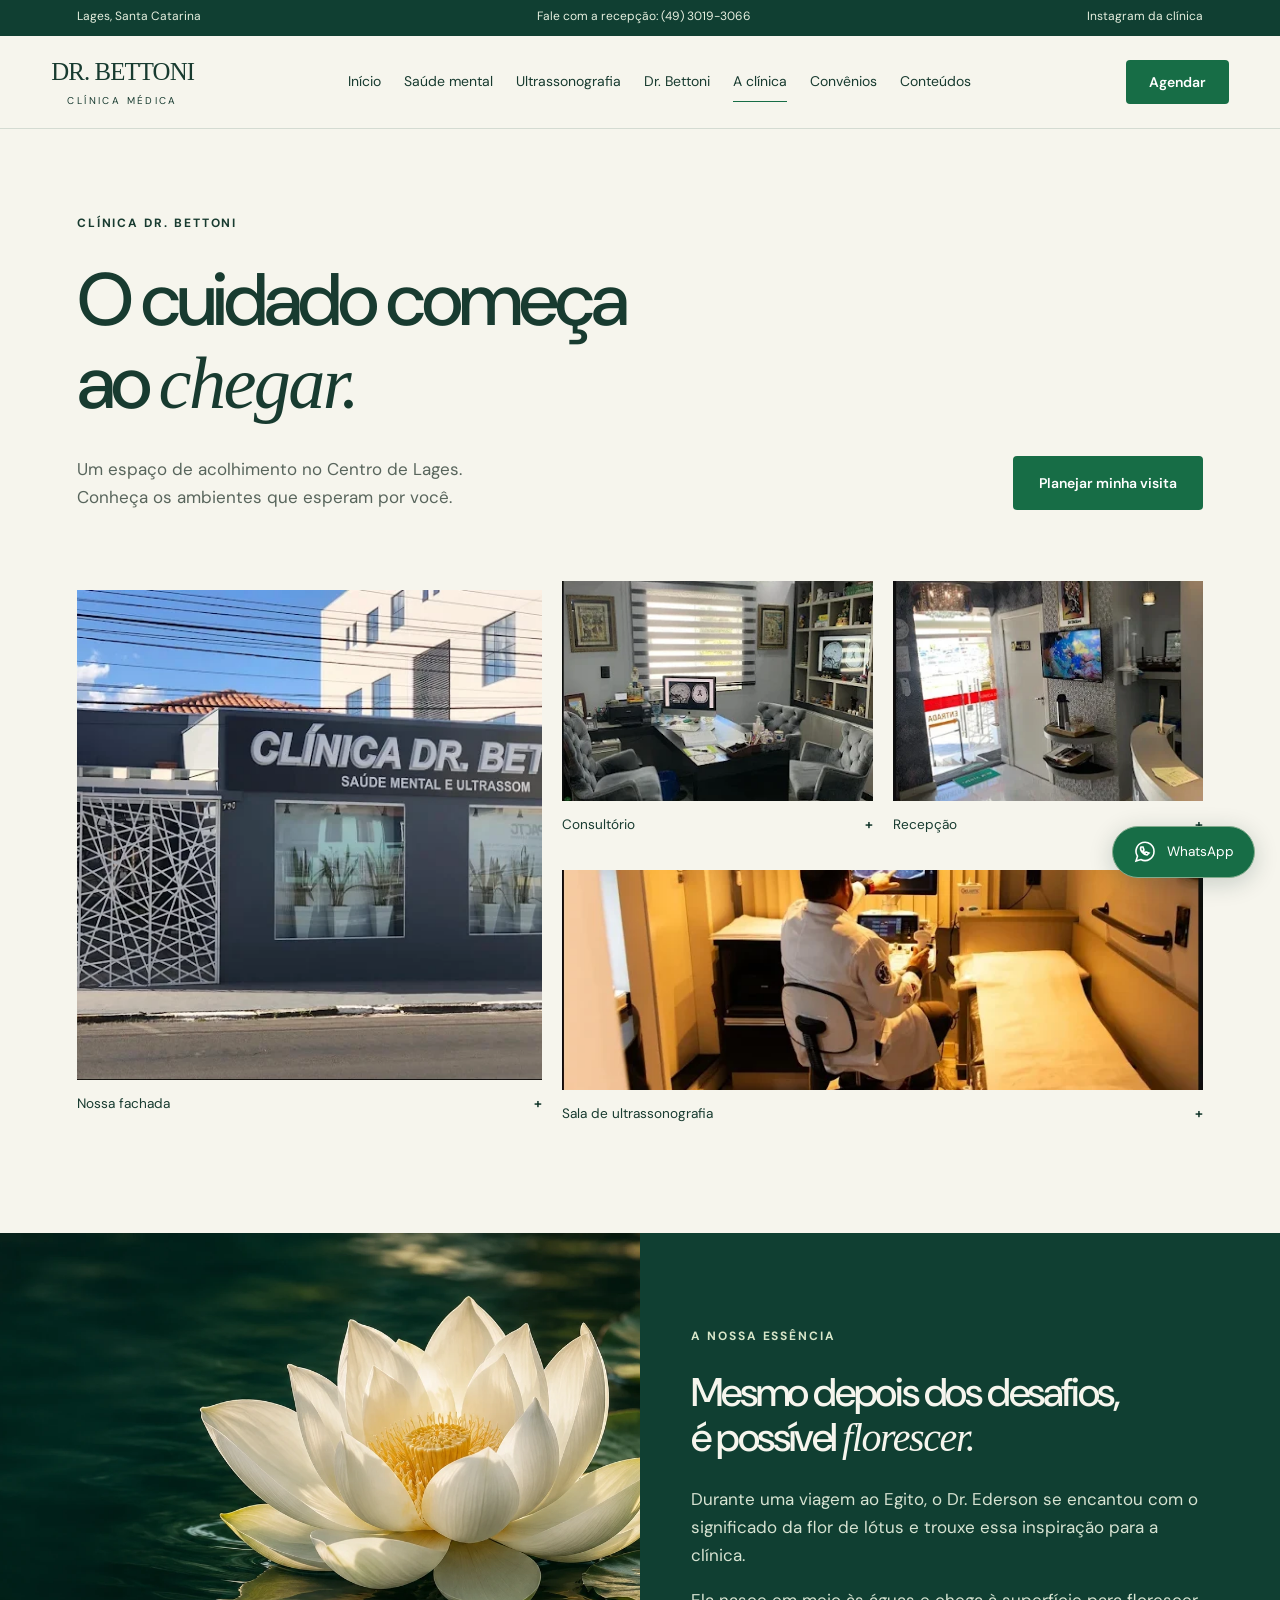
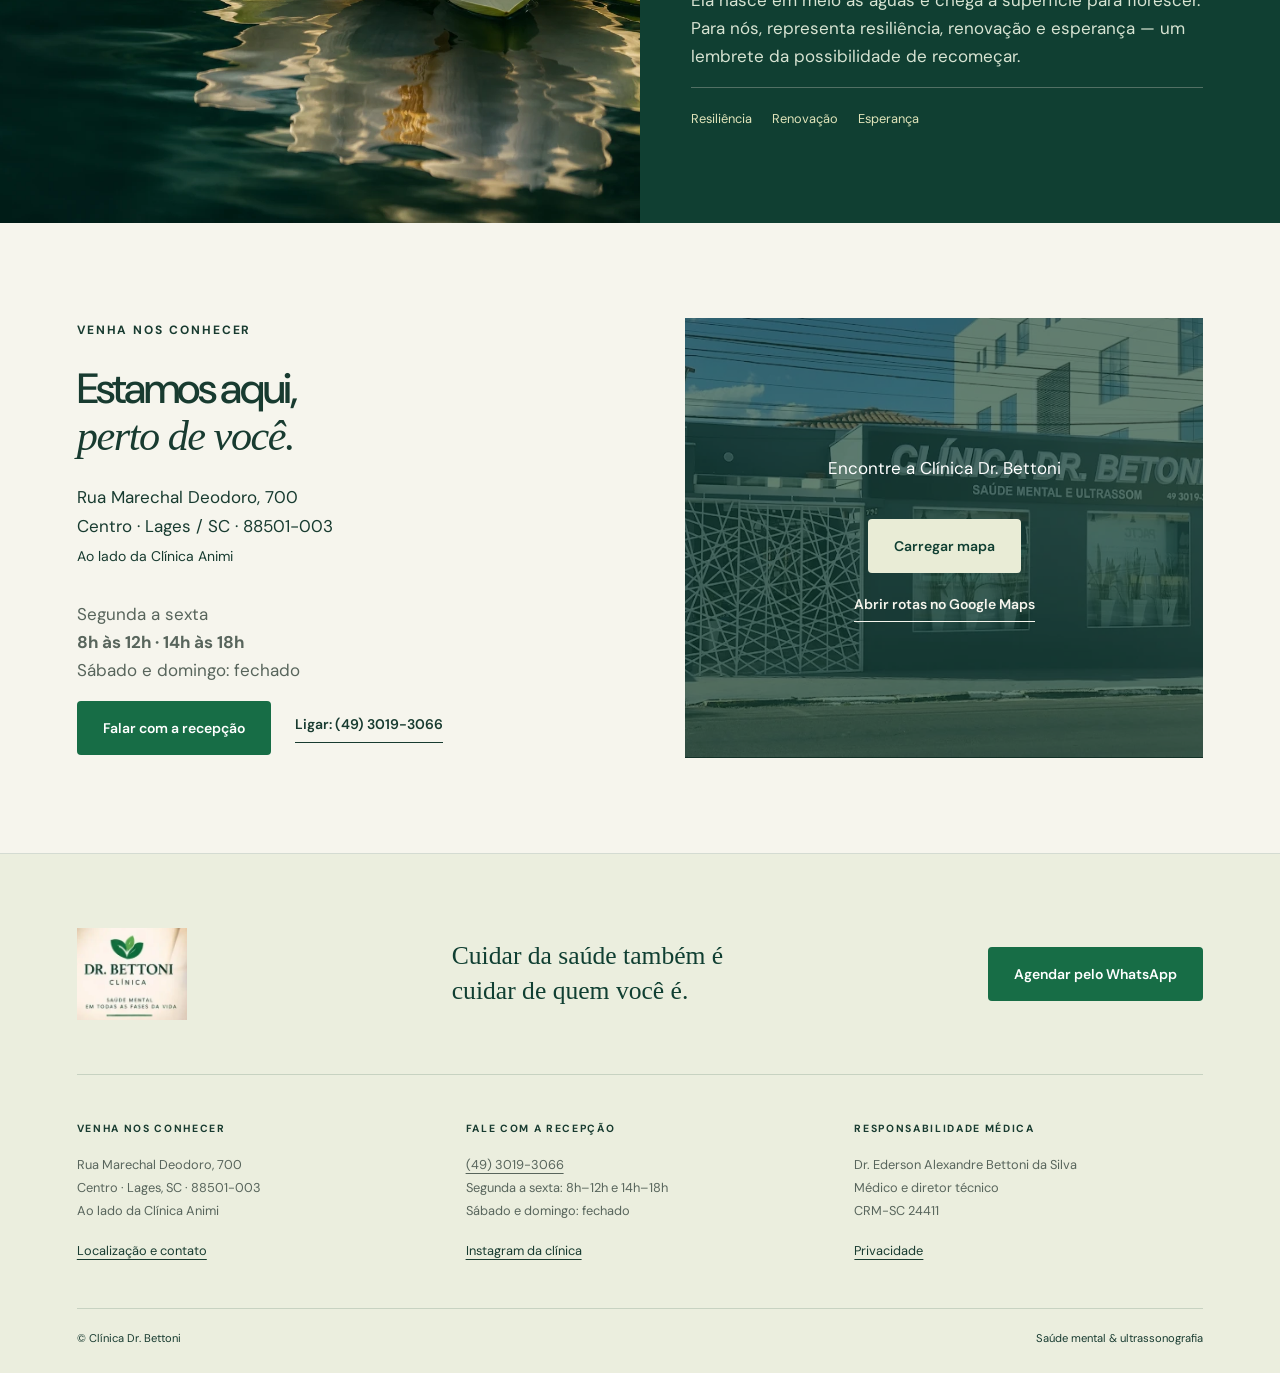
==== clinica.html @ f687f3f8 "Publica site da Clinica Bettoni" ====
<!doctype html><html lang="pt-BR"><head><meta charset="utf-8"><meta name="viewport" content="width=device-width, initial-scale=1"><title>Conheça a clínica | Clínica Dr. Bettoni</title><meta name="description" content="Conheça os ambientes da Clínica Dr. Bettoni, a história da flor de lótus e nossa localização na Rua Marechal Deodoro, 700, Centro de Lages."><meta name="theme-color" content="#103f32"><link rel="icon" href="assets/favicon.png"><link rel="stylesheet" href="site.css"><script src="site.js" defer></script><script type="application/ld+json">{"@context": "https://schema.org", "@type": "MedicalClinic", "name": "Clínica Dr. Bettoni", "telephone": "+55-49-3019-3066", "address": {"@type": "PostalAddress", "streetAddress": "Rua Marechal Deodoro, 700", "addressLocality": "Lages", "addressRegion": "SC", "postalCode": "88501-003", "addressCountry": "BR"}, "sameAs": ["https://www.instagram.com/clinica_bettoni/"], "openingHours": ["Mo-Fr 08:00-12:00", "Mo-Fr 14:00-18:00"]}</script><meta property="og:type" content="website"><meta property="og:locale" content="pt_BR"><meta property="og:title" content="Conheça a clínica | Clínica Dr. Bettoni"><meta property="og:description" content="Conheça os ambientes da Clínica Dr. Bettoni, a história da flor de lótus e nossa localização na Rua Marechal Deodoro, 700, Centro de Lages."></head><body><a class="skip" href="#principal">Ir para o conteúdo</a><div class="topbar"><span>Lages, Santa Catarina</span><a href="tel:+554930193066">Fale com a recepção: (49) 3019-3066</a><a href="https://www.instagram.com/clinica_bettoni/" target="_blank" rel="noopener noreferrer">Instagram da clínica</a></div><header><a href="index.html" class="brand" aria-label="Clínica Dr. Bettoni, início"><b>DR. BETTONI</b><span>CLÍNICA MÉDICA</span></a><nav aria-label="Navegação principal"><a href="index.html" >Início</a><a href="saude-mental.html" >Saúde mental</a><a href="ultrassonografia.html" >Ultrassonografia</a><a href="doutor.html" >Dr. Bettoni</a><a href="clinica.html" aria-current="page">A clínica</a><a href="convenios.html" >Convênios</a><a href="conteudos.html" >Conteúdos</a></nav><a class="button small header-cta" href="https://wa.me/554930193066?text=Ol%C3%A1%21%20Gostaria%20de%20informa%C3%A7%C3%B5es%20sobre%20agendamento%20na%20Cl%C3%ADnica%20Dr.%20Bettoni." target="_blank" rel="noopener noreferrer">Agendar</a><button class="menu-toggle" aria-expanded="false" aria-controls="mobile-nav">Menu <span aria-hidden="true">☰</span></button></header><div id="mobile-nav" hidden><a href="index.html" >Início</a><a href="saude-mental.html" >Saúde mental</a><a href="ultrassonografia.html" >Ultrassonografia</a><a href="doutor.html" >Dr. Bettoni</a><a href="clinica.html" aria-current="page">A clínica</a><a href="convenios.html" >Convênios</a><a href="conteudos.html" >Conteúdos</a><a class="button" href="https://wa.me/554930193066?text=Ol%C3%A1%21%20Gostaria%20de%20informa%C3%A7%C3%B5es%20sobre%20agendamento%20na%20Cl%C3%ADnica%20Dr.%20Bettoni." target="_blank" rel="noopener noreferrer">Agendar pelo WhatsApp</a></div><main id="principal">
<div class="page-heading wrap"><span class="eyebrow">CLÍNICA DR. BETTONI</span><h1>O cuidado começa<br>ao <em>chegar.</em></h1><div class="heading-bottom"><p>Um espaço de acolhimento no Centro de Lages.<br>Conheça os ambientes que esperam por você.</p><a class="button" href="#localizacao">Planejar minha visita</a></div></div><div class="gallery wrap"><button class="gallery-item" data-gallery="assets/fachada.webp" data-caption="Nossa fachada" aria-label="Ampliar: Nossa fachada"><img src="assets/fachada.webp" alt="Nossa fachada" class="" loading="lazy" decoding="async" width="681" height="511"><span>Nossa fachada <b>+</b></span></button><button class="gallery-item" data-gallery="assets/consultorio.webp" data-caption="Consultório" aria-label="Ampliar: Consultório"><img src="assets/consultorio.webp" alt="Consultório" class="" loading="lazy" decoding="async" width="382" height="512"><span>Consultório <b>+</b></span></button><button class="gallery-item" data-gallery="assets/recepcao.webp" data-caption="Recepção" aria-label="Ampliar: Recepção"><img src="assets/recepcao.webp" alt="Recepção" class="" loading="lazy" decoding="async" width="383" height="508"><span>Recepção <b>+</b></span></button><button class="gallery-item" data-gallery="assets/ultrassom.webp" data-caption="Sala de ultrassonografia" aria-label="Ampliar: Sala de ultrassonografia"><img src="assets/ultrassom.webp" alt="Sala de ultrassonografia" class="" loading="lazy" decoding="async" width="687" height="451"><span>Sala de ultrassonografia <b>+</b></span></button></div>
<div class="lotus-story" id="lotus"><div class="lotus-story-image"><img src="assets/lotus.webp" alt="Flor de lótus branca sobre a água" loading="lazy" width="1536" height="1024"></div><div><span class="eyebrow light">A NOSSA ESSÊNCIA</span><h2>Mesmo depois dos desafios,<br>é possível <em>florescer.</em></h2><p>Durante uma viagem ao Egito, o Dr. Ederson se encantou com o significado da flor de lótus e trouxe essa inspiração para a clínica.</p><p>Ela nasce em meio às águas e chega à superfície para florescer. Para nós, representa resiliência, renovação e esperança — um lembrete da possibilidade de recomeçar.</p><div class="lotus-values"><span>Resiliência</span><span>Renovação</span><span>Esperança</span></div></div></div>
<div class="location wrap" id="localizacao"><div><span class="eyebrow">VENHA NOS CONHECER</span><h2>Estamos aqui,<br><em>perto de você.</em></h2><address>Rua Marechal Deodoro, 700<br>Centro · Lages / SC · 88501-003<br><small>Ao lado da Clínica Animi</small></address><p>Segunda a sexta<br><strong>8h às 12h · 14h às 18h</strong><br>Sábado e domingo: fechado</p><div class="actions"><a class="button" href="https://wa.me/554930193066?text=Ol%C3%A1%21%20Gostaria%20de%20informa%C3%A7%C3%B5es%20sobre%20agendamento%20na%20Cl%C3%ADnica%20Dr.%20Bettoni." target="_blank" rel="noopener noreferrer">Falar com a recepção</a><a class="text-link" href="tel:+554930193066">Ligar: (49) 3019-3066</a></div></div><div class="map-shell" data-map><img src="assets/fachada.webp" alt="Fachada da Clínica Dr. Bettoni" loading="lazy" width="681" height="511"><div><p>Encontre a Clínica Dr. Bettoni</p><button class="button cream" id="load-map">Carregar mapa</button><a href="https://www.google.com/maps/search/?api=1&query=Cl%C3%ADnica+Dr.+Bettoni+Rua+Marechal+Deodoro+700+Lages+SC" class="text-link light" target="_blank" rel="noopener noreferrer">Abrir rotas no Google Maps</a></div></div></div></main><footer><div class="footer-top"><img class="footer-logo" src="assets/logo.webp" alt="Logotipo original da Clínica Dr. Bettoni" width="180" height="180" loading="lazy"><a class="brand" href="index.html"><b>DR. BETTONI</b><span>CLÍNICA · LAGES / SC</span></a><p>Cuidar da saúde também é<br>cuidar de quem você é.</p><a class="button" href="https://wa.me/554930193066?text=Ol%C3%A1%21%20Gostaria%20de%20informa%C3%A7%C3%B5es%20sobre%20agendamento%20na%20Cl%C3%ADnica%20Dr.%20Bettoni." target="_blank" rel="noopener noreferrer">Agendar pelo WhatsApp</a></div><div class="footer-grid"><div><span class="eyebrow">Venha nos conhecer</span><p>Rua Marechal Deodoro, 700<br>Centro · Lages, SC · 88501-003<br>Ao lado da Clínica Animi</p><a href="clinica.html#localizacao">Localização e contato</a></div><div><span class="eyebrow">Fale com a recepção</span><p><a href="tel:+554930193066">(49) 3019-3066</a><br>Segunda a sexta: 8h–12h e 14h–18h<br>Sábado e domingo: fechado</p><a href="https://www.instagram.com/clinica_bettoni/" target="_blank" rel="noopener noreferrer">Instagram da clínica</a></div><div><span class="eyebrow">Responsabilidade médica</span><p>Dr. Ederson Alexandre Bettoni da Silva<br>Médico e diretor técnico<br>CRM-SC 24411</p><a href="privacidade.html">Privacidade</a></div></div><div class="footer-bottom"><span>© Clínica Dr. Bettoni</span><span>Saúde mental & ultrassonografia</span></div></footer><a class="floating-wa" href="https://wa.me/554930193066?text=Ol%C3%A1%21%20Gostaria%20de%20falar%20com%20a%20Cl%C3%ADnica%20Dr.%20Bettoni." target="_blank" rel="noopener noreferrer" aria-label="Falar com a Clínica Dr. Bettoni no WhatsApp"><svg viewBox="0 0 24 24" fill="none" stroke="currentColor" stroke-width="1.6" aria-hidden="true"><path d="M21 11.5a9 9 0 0 1-13.2 8L3 21l1.5-4.8A9 9 0 1 1 21 11.5Z"/><path d="M8 7c-2 3 3 8 6 8l2-2-3-1-1 1-2-2 1-1-1-3Z"/></svg><span>WhatsApp</span></a><dialog id="gallery-dialog"><button class="dialog-close" aria-label="Fechar imagem">Fechar ×</button><img alt=""><p></p></dialog></body></html>
---- site.css ----
@import url('https://fonts.googleapis.com/css2?family=DM+Sans:wght@400;500;600;700&display=swap');
:root{--forest:#103f32;--green:#176d46;--bright:#acd691;--ink:#183b30;--cream:#f6f5ed;--paper:#fffefa;--line:#d4dbd2;--muted:#58655c;--gold:#b49a62}*{box-sizing:border-box}html{scroll-behavior:smooth;scroll-padding-top:110px}body{margin:0;background:var(--cream);color:var(--ink);font-family:'DM Sans',Arial,sans-serif;font-size:17px;line-height:1.65}img{display:block;max-width:100%;height:auto}button,input{font:inherit}button,a{-webkit-tap-highlight-color:transparent}a{color:inherit;text-decoration:none}button{cursor:pointer}button:disabled{cursor:default}a:focus-visible,button:focus-visible,input:focus-visible,summary:focus-visible{outline:3px solid #cb8729;outline-offset:5px}h1,h2,h3,p,figure{margin-top:0}h1,h2,h3{font-family:'DM Sans',Arial,sans-serif;font-weight:500;line-height:1.12;letter-spacing:-.055em}h1{font-size:clamp(3.2rem,5.8vw,6.4rem);margin-bottom:30px}h2{font-size:clamp(2rem,3.3vw,3.7rem);margin-bottom:24px}h3{font-size:1.45rem;letter-spacing:-.035em}em{font-family:Georgia,'Times New Roman',serif;font-weight:400;letter-spacing:-.035em}p{color:var(--muted);max-width:62ch}small{font-size:.875rem}.wrap{width:min(1280px,88%);margin-inline:auto}.eyebrow{font-size:.75rem;font-weight:700;letter-spacing:.16em;display:block;margin-bottom:24px;text-transform:uppercase}.eyebrow.light{color:#d8e6c9}.topbar{min-height:36px;padding:7px 6%;display:flex;justify-content:space-between;gap:20px;background:var(--forest);color:#e6efdf;font-size:.75rem}header{position:sticky;top:0;z-index:30;display:flex;align-items:center;justify-content:space-between;gap:22px;background:rgba(246,245,237,.97);border-bottom:1px solid var(--line);padding:22px 4%;backdrop-filter:blur(14px)}.brand{display:inline-flex;flex-direction:column;text-align:center;white-space:nowrap;line-height:1.15}.brand b{font-family:Georgia,serif;font-size:1.55rem;font-weight:500;letter-spacing:-.035em}.brand span{font-size:.62rem;letter-spacing:.24em;margin-top:8px}nav{display:flex;gap:23px;align-items:center}nav a{font-size:.83rem;position:relative;white-space:nowrap}nav a:after{content:'';height:1px;background:var(--green);position:absolute;bottom:-8px;left:0;right:100%;transition:right .25s}nav a:hover:after,nav a[aria-current]:after{right:0}.button{display:inline-flex;align-items:center;justify-content:center;min-height:54px;padding:15px 25px;background:var(--green);color:white;border:1px solid transparent;border-radius:4px;font-size:.875rem;font-weight:600;line-height:1.3;transition:background .2s,transform .2s}.button:hover{background:#0e4f34;transform:translateY(-2px)}.button.small{min-height:42px;padding:12px 22px}.button.cream{background:#e9ecd6;color:var(--forest)}.button.cream:hover{background:#fffefa}.button.outline{background:transparent;border-color:var(--forest);color:var(--forest)}.button.outline:hover{background:#e5ebdf}.actions{display:flex;align-items:center;flex-wrap:wrap;gap:24px}.text-link{display:inline-block;border-bottom:1px solid currentColor;padding-bottom:5px;font-size:.875rem;font-weight:600}.light{color:var(--cream)}.menu-toggle{display:none;background:none;border:0;color:var(--forest)}#mobile-nav{padding:28px 6%;background:var(--cream);border-bottom:1px solid var(--line);position:fixed;z-index:29;top:94px;left:0;right:0;max-height:80vh;overflow:auto}#mobile-nav a{display:block;padding:12px 0;font-size:1.25rem}#mobile-nav .button{padding:16px;margin-top:20px;font-size:1rem}.skip{position:fixed;top:-100px;left:10px;z-index:100;background:white;padding:12px}.skip:focus{top:10px}.hero{position:relative;isolation:isolate;min-height:720px;height:calc(100svh - 133px);max-height:1050px;background:#092c25;overflow:hidden;color:var(--cream)}.hero-art{position:absolute;inset:0;width:100%;height:100%;object-fit:cover;object-position:70% 60%;z-index:-3;animation:bloom 2.8s ease-out both}.hero-shade{position:absolute;inset:0;z-index:-2;background:linear-gradient(90deg,rgba(7,35,28,.85),rgba(7,35,28,.28) 46%,transparent 72%)}.hero-copy{padding:72px 6% 100px;width:65%;animation:enter 1.1s .15s both}.hero h1{font-size:clamp(4rem,6.6vw,7rem);letter-spacing:-.06em;line-height:1.04;margin-bottom:28px}.hero h1 em{color:#d9e3b8}.hero p{color:#d3dfd3;font-size:1.1rem;line-height:1.7;margin-bottom:32px}.hero .button{background:#c8dbac;color:#163f30}.hero .button:hover{background:#e2edcb}.hero-note{position:absolute;bottom:34px;right:6%;text-align:right;display:flex;flex-direction:column;gap:10px}.hero-note span{font-size:.65rem;letter-spacing:.19em;color:#d6dfcd}.hero-note a{font-size:.85rem;text-decoration:underline;text-underline-offset:5px}.hero-side{position:absolute;right:27px;top:34%;writing-mode:vertical-rl;font-size:.6rem;letter-spacing:.2em;color:#d3dece}.pathways{display:grid;grid-template-columns:1fr 1fr;border-bottom:1px solid var(--line)}.pathways>a{padding:42px 12%;display:flex;align-items:center;gap:28px;transition:background .25s}.pathways>a:first-child{border-right:1px solid var(--line)}.pathways>a:hover{background:#e7ecdf}.number{font-family:Georgia,serif;font-size:1.4rem;color:var(--gold)}.pathways small{font-size:.65rem;letter-spacing:.14em}.pathways h2{font-size:1.9rem;margin:10px 0}.pathways p{font-size:.875rem;margin:0}.round-plus{margin-left:auto;border:1px solid #adbcaa;display:grid;place-items:center;flex:0 0 38px;height:38px;border-radius:50%;font-size:1.6rem;font-weight:400}.intro{display:grid;grid-template-columns:.85fr 1.15fr;gap:10%;align-items:center;padding-block:115px}.portrait{position:relative;max-width:480px}.portrait img{width:100%;border-radius:160px 160px 0 0;aspect-ratio:4/5;object-fit:cover;object-position:50% 20%}.portrait>span{display:block;padding:20px 0;border-bottom:1px solid var(--line);font-weight:600}.portrait small{float:right;font-weight:400}.intro-copy h2{font-size:clamp(2.3rem,3.4vw,4rem)}.intro-copy p{margin:30px 0}.small-note{font-size:.8rem;line-height:1.6;color:var(--muted);margin-top:24px}.visit-band{border-top:1px solid var(--line);padding-block:80px 100px;display:grid;grid-template-columns:1.15fr .8fr .85fr;align-items:center;gap:45px}.visit-band h2{font-size:2.4rem}.visit-band p{font-size:.95rem}.visit-photo{position:relative}.visit-photo img{width:100%;height:340px;object-fit:cover}.visit-photo span{position:absolute;bottom:0;left:0;right:0;background:#103f32dc;color:white;padding:14px;font-size:.75rem}.visit-details a{display:flex;justify-content:space-between;border-bottom:1px solid var(--line);padding:20px 0;font-size:.9rem}.instagram-band{padding:65px 8%;background:var(--forest);color:var(--cream);display:flex;align-items:center;justify-content:space-between;gap:40px}.instagram-band h2{margin:0}.instagram-band p{color:#dce6d5}.page-heading{padding-block:85px 70px}.page-heading h1{max-width:1050px}.heading-bottom{display:flex;align-items:center;justify-content:space-between;gap:40px}.heading-bottom p{margin:0}.mental-editorial{display:grid;grid-template-columns:1fr 1fr;gap:8%;padding-bottom:90px}.quote-panel{position:relative;background:var(--forest);min-height:560px;overflow:hidden;color:white;padding:45px;isolation:isolate}.quote-panel img{position:absolute;bottom:0;width:100%;height:65%;object-fit:cover;object-position:75%;left:0;z-index:-1;opacity:.8}.quote-panel blockquote{font-family:Georgia,serif;font-size:2.8rem;line-height:1.2;margin:0 0 15px}.quote-panel p{color:#dce6d5}.steps{margin-top:35px}.steps>div{display:flex;gap:25px;padding:20px 0;border-top:1px solid var(--line);font-size:.95rem}.steps b{font-family:Georgia,serif;color:var(--gold)}.steps strong{display:block;margin-bottom:5px}.faq{padding:50px 0 100px;max-width:900px}.faq details{border-bottom:1px solid var(--line);padding:23px 0}.faq summary{cursor:pointer;list-style:none;display:flex;justify-content:space-between;gap:20px;font-size:1.1rem}.faq summary:after{content:'+';font-size:1.5rem}.faq details[open] summary:after{content:'−'}.faq details p{margin:20px 0 0}.faq a{text-decoration:underline}.split-hero{display:grid;grid-template-columns:1fr 1fr;gap:7%;padding-block:85px;align-items:center}.split-hero figure{margin:0}.split-hero img{height:540px;object-fit:cover;width:100%;border-radius:200px 200px 0 0}.split-hero figcaption{padding-top:15px;font-size:.8rem}.split-hero p{margin:30px 0}.exam-guide{padding:35px 0 80px}.three-columns{display:grid;grid-template-columns:repeat(3,1fr);gap:50px;margin-top:50px}.three-columns article{border-top:1px solid var(--line);padding-top:25px}.three-columns h3{margin-top:25px}.green-callout{background:var(--forest);padding:50px;color:var(--cream);margin-bottom:90px;display:flex;justify-content:space-between;align-items:center;gap:40px}.green-callout h2{font-size:2.2rem}.green-callout p{color:#d6e1cf;margin:0}.doctor-hero{display:grid;grid-template-columns:1.05fr .95fr;gap:8%;padding-block:75px 95px;align-items:center}.doctor-hero blockquote{font-family:Georgia,serif;font-size:1.65rem;line-height:1.5;margin:25px 0}.credential{font-size:.8rem;letter-spacing:.11em}.doctor-photo img{aspect-ratio:4/5;width:100%;object-fit:cover;object-position:center top;border-radius:180px 180px 0 0}.doctor-photo span{display:block;text-align:center;font-size:.8rem;padding-top:16px}.video-story{border-top:1px solid var(--line);border-bottom:1px solid var(--line);padding-block:70px;display:grid;grid-template-columns:1.2fr .8fr;gap:12%;align-items:center}.video-story video{width:100%;max-height:570px;background:#103f32;aspect-ratio:9/16;object-fit:contain}.formation{padding-block:95px;display:grid;grid-template-columns:.9fr 1.1fr;gap:8%}.formation ol{list-style:none;padding:0;margin:0}.formation li{display:flex;gap:28px;border-bottom:1px solid var(--line);padding:22px 0}.formation li>span{font-family:Georgia,serif;color:#897544;font-size:1.4rem}.formation h3{font-size:1.15rem;margin-bottom:8px;line-height:1.4;letter-spacing:-.025em}.formation p{font-size:.9rem;margin-bottom:0}.gallery{display:grid;grid-template-columns:1.5fr 1fr 1fr;gap:20px;padding-bottom:95px}.gallery-item{padding:0;background:transparent;border:0;text-align:left;color:var(--ink);min-width:0}.gallery-item:first-child{grid-row:span 2}.gallery-item:last-child{grid-column:span 2}.gallery-item img{width:100%;height:220px;object-fit:cover;transition:filter .3s}.gallery-item:first-child img{height:490px}.gallery-item:hover img{filter:brightness(.92)}.gallery-item span{display:flex;justify-content:space-between;padding:13px 0;font-size:.85rem}.lotus-story{display:grid;grid-template-columns:1fr 1fr;background:var(--forest);color:var(--cream);align-items:center}.lotus-story-image{height:590px;overflow:hidden}.lotus-story-image img{width:100%;height:100%;object-fit:cover;object-position:78%}.lotus-story>div:last-child{padding:55px 12% 55px 8%}.lotus-story h2{font-size:2.5rem}.lotus-story p{color:#d7e3d2}.lotus-values{display:flex;gap:20px;flex-wrap:wrap;font-size:.8rem;color:#e1e5bb;border-top:1px solid #527064;padding-top:20px}.location{padding-block:95px;display:grid;grid-template-columns:1fr 1fr;gap:8%;align-items:center}.location address{font-style:normal;line-height:1.7;margin-bottom:30px}.map-shell{position:relative;min-height:440px;background:var(--forest);color:white;overflow:hidden}.map-shell>img{position:absolute;inset:0;width:100%;height:100%;object-fit:cover;opacity:.35}.map-shell>div{position:relative;display:flex;flex-direction:column;align-items:center;gap:20px;min-height:440px;justify-content:center;padding:20px}.map-shell p{color:white}.map-shell iframe{height:440px;width:100%;border:0;display:block}.map-shell.loaded{background:white}.map-shell.loaded>div{min-height:0;padding:15px}.map-shell.loaded>div a{color:var(--forest)}.plans{padding-bottom:100px}.plans label{display:block;font-size:.9rem;margin-bottom:12px}.plans input{width:min(100%,650px);padding:17px 20px;background:var(--paper);border:1px solid #9cae9e;border-radius:4px;color:var(--forest)}#plan-count{font-size:.85rem;margin:18px 0 30px}.plan-list{display:grid;grid-template-columns:repeat(3,1fr);gap:0 35px}.plan{padding:27px 0;border-top:1px solid var(--line)}.plan h2{font-size:1.3rem;letter-spacing:-.025em;margin-bottom:10px}.plan p{font-size:.85rem;margin-bottom:14px}.plan-link{font-size:.85rem;text-decoration:underline;text-underline-offset:4px}.editorial-grid{display:grid;grid-template-columns:repeat(3,1fr);gap:35px;padding-bottom:100px}.post img{width:100%;aspect-ratio:4/5;object-fit:contain;background:#e9e7de;margin-bottom:30px;transition:transform .3s}.post:hover img{transform:translateY(-5px)}.post .eyebrow{margin-bottom:14px}.post h2{font-size:1.6rem;line-height:1.25}.post p{font-size:.95rem}.personal-project{display:grid;grid-template-columns:.8fr 1.2fr;gap:8%;padding-block:60px 100px;border-top:1px solid var(--line);align-items:center}.personal-image img{width:100%;border-radius:180px 180px 0 0}.mentorship{border-top:1px solid var(--line);padding-top:24px;margin-top:30px}.mentorship .eyebrow{margin-bottom:15px}.privacy{max-width:850px;padding-block:80px 100px}.privacy h2{font-size:1.6rem;letter-spacing:-.03em;margin-top:35px}.privacy h1{font-size:4rem}footer{padding:65px 6% 25px;border-top:1px solid var(--line);background:#ebeede}.footer-top{display:flex;justify-content:space-between;align-items:center;gap:35px;padding-bottom:45px;border-bottom:1px solid #c7d2c1}.footer-top p{font-family:Georgia,serif;font-size:1.6rem;color:var(--forest);line-height:1.35;margin:0}.footer-grid{padding:45px 0;display:grid;grid-template-columns:1fr 1fr 1fr;gap:40px}.footer-grid .eyebrow{font-size:.65rem;margin-bottom:16px}.footer-grid p,.footer-grid a{font-size:.8rem;line-height:1.8}.footer-grid a{text-decoration:underline;text-underline-offset:4px}.footer-bottom{display:flex;justify-content:space-between;border-top:1px solid #c7d2c1;padding-top:20px;font-size:.7rem}.floating-wa{position:fixed;bottom:22px;right:25px;background:#176d46;color:white;z-index:35;border:1px solid #82ac8d;border-radius:50px;display:flex;align-items:center;gap:10px;padding:13px 20px;box-shadow:0 5px 25px #092e2633;font-size:.85rem}.floating-wa svg{width:24px;height:24px}dialog{max-width:90vw;max-height:90vh;border:0;padding:35px 22px 15px;background:var(--paper);color:var(--ink)}dialog::backdrop{background:#092b25e8}dialog img{max-height:70vh;width:auto;margin:auto}dialog p{margin:15px 0 0}.dialog-close{display:block;margin:0 0 15px auto;background:transparent;border:0;padding:8px;color:var(--forest)}[hidden]{display:none!important}@keyframes bloom{from{transform:scale(1.065);filter:brightness(.7)}to{transform:scale(1);filter:brightness(1)}}@keyframes enter{from{transform:translateY(20px);opacity:0}to{transform:translateY(0);opacity:1}}.revealed{animation:enter .7s both}@media(min-width:1700px){header{padding-inline:6%}.hero-copy{padding-top:100px}}@media(max-width:1200px){nav{gap:14px}nav a{font-size:.75rem}header{gap:14px}.brand b{font-size:1.3rem}.header-cta{padding:10px 14px!important}.hero-copy{width:70%}.visit-band{grid-template-columns:1fr 1fr}.visit-details{grid-column:span 2;display:flex;gap:35px;align-items:center}.visit-details a{flex:1}.visit-details .eyebrow{margin:0}.pathways>a{padding:35px 8%}}@media(max-width:1000px){nav,.header-cta{display:none!important}.menu-toggle{display:block}header{padding:20px 6%;height:85px}.topbar{font-size:.7rem}.topbar>span{display:none}#mobile-nav{top:121px}.hero{height:auto;min-height:750px}.hero-copy{width:80%;padding-top:80px}.hero-shade{background:linear-gradient(90deg,#092d26dc,#092d2655)}.hero-art{object-position:70%}.pathways>a{gap:18px;padding:35px 8%}.pathways h2{font-size:1.5rem}.pathways p{font-size:.8rem}.pathways .number{display:none}.intro{gap:7%;padding-block:80px}.portrait small{float:none;display:block}.split-hero img{height:440px}.three-columns{gap:25px}.doctor-hero{gap:5%}.doctor-hero h1{font-size:4rem}.doctor-hero blockquote{font-size:1.3rem}.gallery{grid-template-columns:1fr 1fr}.gallery-item:first-child{grid-row:auto}.gallery-item:last-child{grid-column:auto}.gallery-item img,.gallery-item:first-child img{height:300px}.lotus-story>div:last-child{padding:40px 9%}.lotus-story h2{font-size:2rem}.plan-list{grid-template-columns:repeat(2,1fr)}.location{gap:5%}.footer-grid{gap:20px}}@media(max-width:700px){body{font-size:16px}.wrap{width:88%}.topbar{min-height:32px;padding-block:6px}.topbar>a:first-of-type{font-size:.65rem}.topbar>a:last-child{font-size:.65rem}header{height:76px;padding-block:16px}.brand b{font-size:1.35rem}.brand span{font-size:.56rem}#mobile-nav{top:108px}h1{font-size:3.25rem}h2{font-size:2.2rem}.eyebrow{font-size:.65rem;letter-spacing:.13em}.hero{min-height:830px;max-height:none}.hero-art{height:100%;object-position:66% center;opacity:.9}.hero-shade{background:linear-gradient(180deg,#082b25eb 0%,#082b25b3 45%,transparent 75%,#082b2566)}.hero-copy{padding:55px 6% 0;width:100%}.hero h1{font-size:3.9rem;line-height:1.06}.hero p{font-size:1rem}.hero .actions{gap:22px;align-items:flex-start}.hero-note{bottom:27px;left:6%;right:6%;text-align:left}.hero-note span{font-size:.57rem}.hero-side{display:none}.pathways{grid-template-columns:1fr}.pathways>a{padding:28px 6%;border-bottom:1px solid var(--line)}.pathways>a:first-child{border-right:0}.pathways h2{font-size:1.6rem}.pathways p{font-size:.9rem}.intro{display:flex;flex-direction:column;gap:40px;padding-block:60px}.portrait{width:100%;max-width:380px}.portrait img{aspect-ratio:4/4.7}.portrait small{float:right;display:inline}.intro-copy h2{font-size:2.4rem}.visit-band{padding-block:55px;gap:30px;grid-template-columns:1fr}.visit-band h2{font-size:2.4rem}.visit-photo{max-width:none}.visit-photo img{height:390px;object-position:center 40%}.visit-details{display:block;grid-column:auto}.visit-details .eyebrow{margin:20px 0}.instagram-band{display:block;padding:50px 6%}.instagram-band h2{font-size:2.4rem;margin-bottom:25px}.page-heading{padding-block:55px 40px}.heading-bottom{display:block}.heading-bottom .button{margin-top:25px}.heading-bottom p br{display:none}.mental-editorial{grid-template-columns:1fr;gap:40px;padding-bottom:40px}.quote-panel{min-height:420px;padding:30px}.quote-panel blockquote{font-size:2.2rem}.faq{padding-block:35px 60px}.faq summary{font-size:1rem}.split-hero{grid-template-columns:1fr;gap:40px;padding-block:55px}.split-hero img{height:390px;border-radius:140px 140px 0 0}.three-columns{grid-template-columns:1fr;gap:15px;margin-top:30px}.three-columns article{padding-top:20px}.three-columns h3{margin-top:15px}.exam-guide{padding-block:20px 40px}.green-callout{padding:30px;display:block;margin-bottom:60px}.green-callout h2{font-size:1.8rem}.green-callout .button{margin-top:25px}.doctor-hero{grid-template-columns:1fr;padding-block:55px;gap:35px}.doctor-hero h1{font-size:3.7rem}.doctor-hero blockquote{font-size:1.4rem}.doctor-photo{max-width:420px}.video-story{grid-template-columns:1fr;gap:30px;padding-block:50px}.video-story video{max-height:550px;width:100%;max-width:340px;justify-self:center}.formation{grid-template-columns:1fr;padding-block:55px;gap:25px}.formation h2{margin-bottom:20px}.formation li{gap:20px}.formation li>span{font-size:1.2rem}.formation h3{font-size:1.05rem}.gallery{gap:18px;grid-template-columns:1fr 1fr;padding-bottom:50px}.gallery-item:first-child,.gallery-item:last-child{grid-column:span 2}.gallery-item img{height:240px}.gallery-item:first-child img{height:260px}.gallery-item:last-child img{height:250px}.gallery-item span{font-size:.75rem}.lotus-story{grid-template-columns:1fr}.lotus-story-image{height:320px}.lotus-story>div:last-child{padding:35px 6% 45px}.location{grid-template-columns:1fr;padding-block:55px;gap:40px}.map-shell,.map-shell>div{min-height:350px}.map-shell iframe{height:350px}.plans{padding-bottom:60px}.plan-list{grid-template-columns:1fr}.plan{position:relative;padding-right:0}.plan h2{font-size:1.3rem}.editorial-grid{grid-template-columns:1fr;gap:40px;padding-bottom:55px}.post img{max-height:450px;object-fit:contain;margin-bottom:22px}.post h2{font-size:1.8rem}.personal-project{grid-template-columns:1fr;gap:35px;padding-block:40px 60px}.personal-image{max-width:340px;margin:auto}.privacy{padding-block:55px}.privacy h1{font-size:3.3rem}.footer-top{flex-direction:column;align-items:flex-start;gap:25px}.footer-top .brand{text-align:left}.footer-top p{font-size:1.4rem}.footer-grid{grid-template-columns:1fr;gap:25px}.footer-grid p,.footer-grid a{font-size:.875rem}.footer-bottom{flex-direction:column;gap:10px;padding-bottom:55px}.floating-wa{padding:13px;right:16px;bottom:16px}.floating-wa span{display:none}footer{padding-top:45px}.actions{gap:20px}.hero .text-link{font-size:.8rem}}@media(prefers-reduced-motion:reduce){html{scroll-behavior:auto}*,*:before,*:after{animation:none!important;transition:none!important}.hero-art{transform:none}}

.footer-logo{width:110px;height:110px;object-fit:contain;border-radius:4px}.footer-top>.brand{display:none}nav a{font-size:.875rem}.floating-wa{bottom:max(22px,env(safe-area-inset-bottom))}@media(max-width:1200px){nav{gap:14px}nav a{font-size:.875rem}}@media(min-width:1001px) and (max-width:1200px){header{gap:12px;padding-inline:2%}.brand b{font-size:1.2rem}.brand span{letter-spacing:.12em}nav{gap:12px}.header-cta{padding:10px!important}}
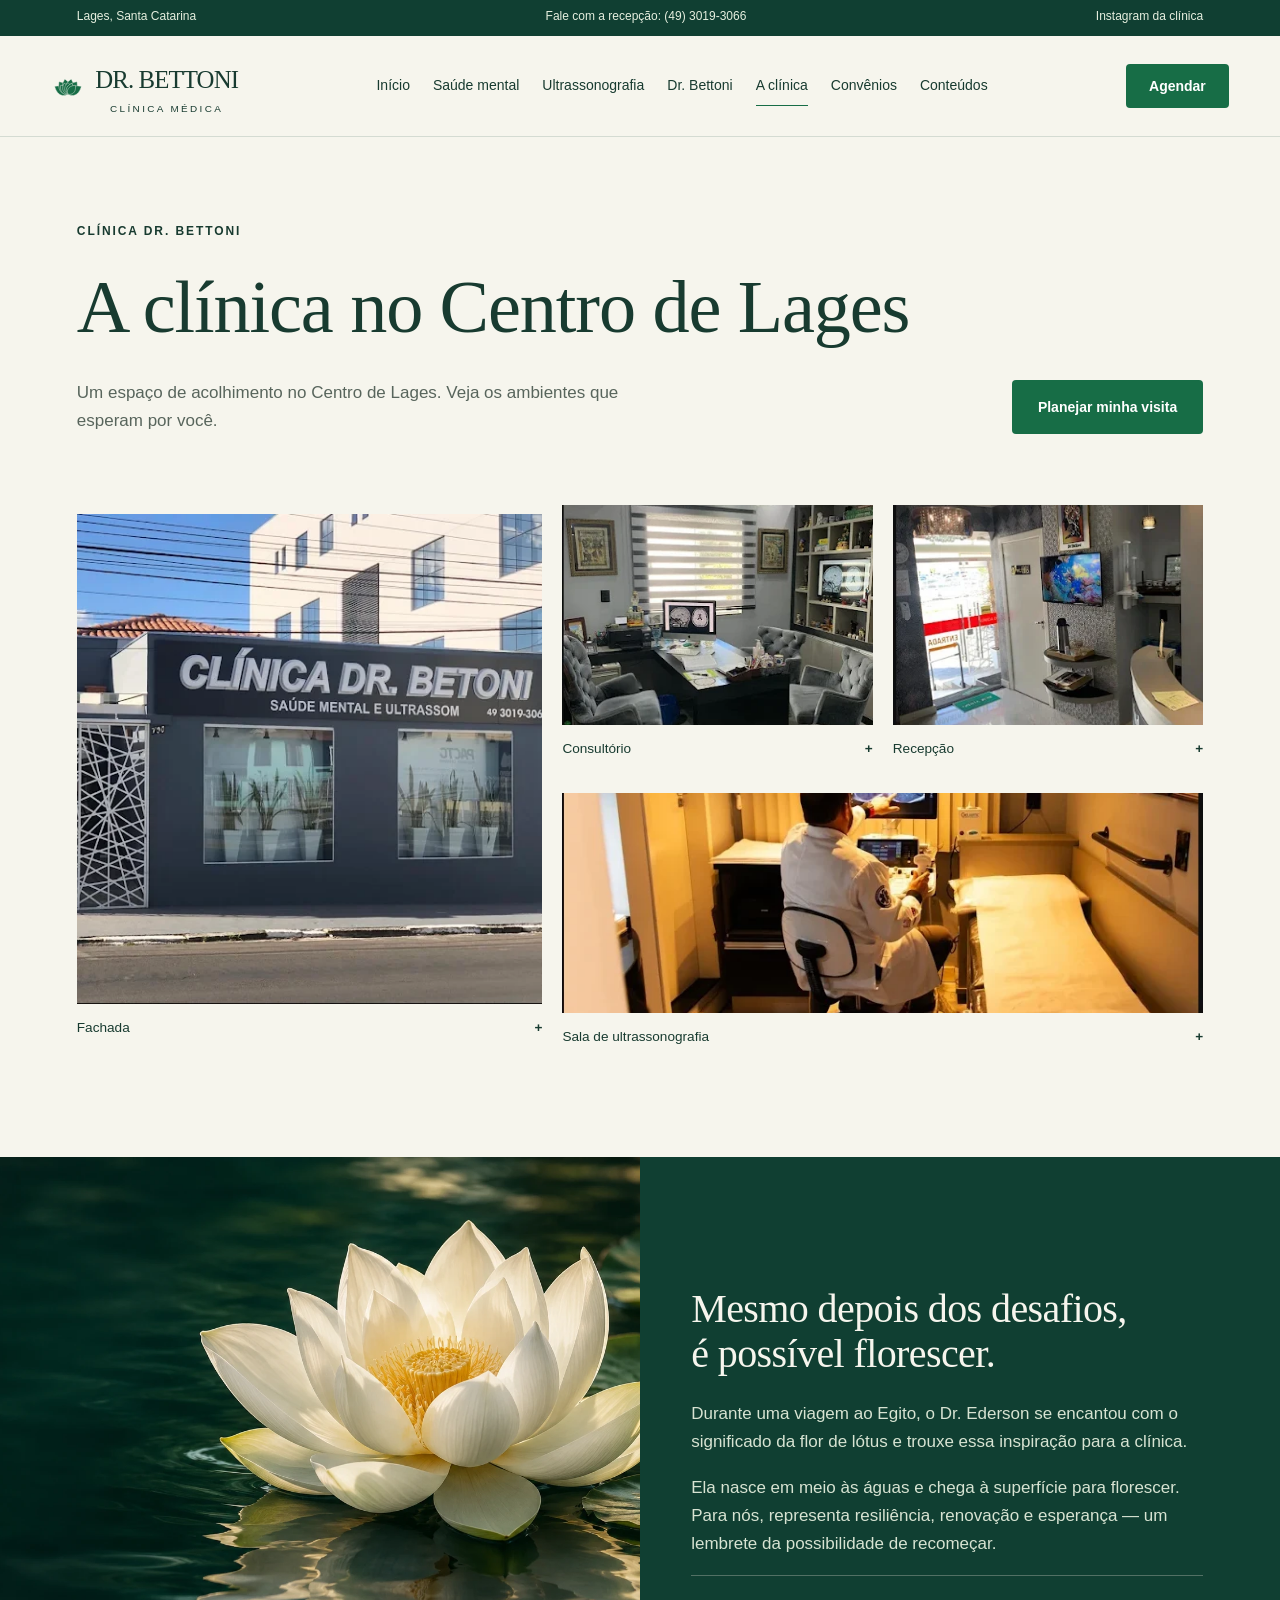
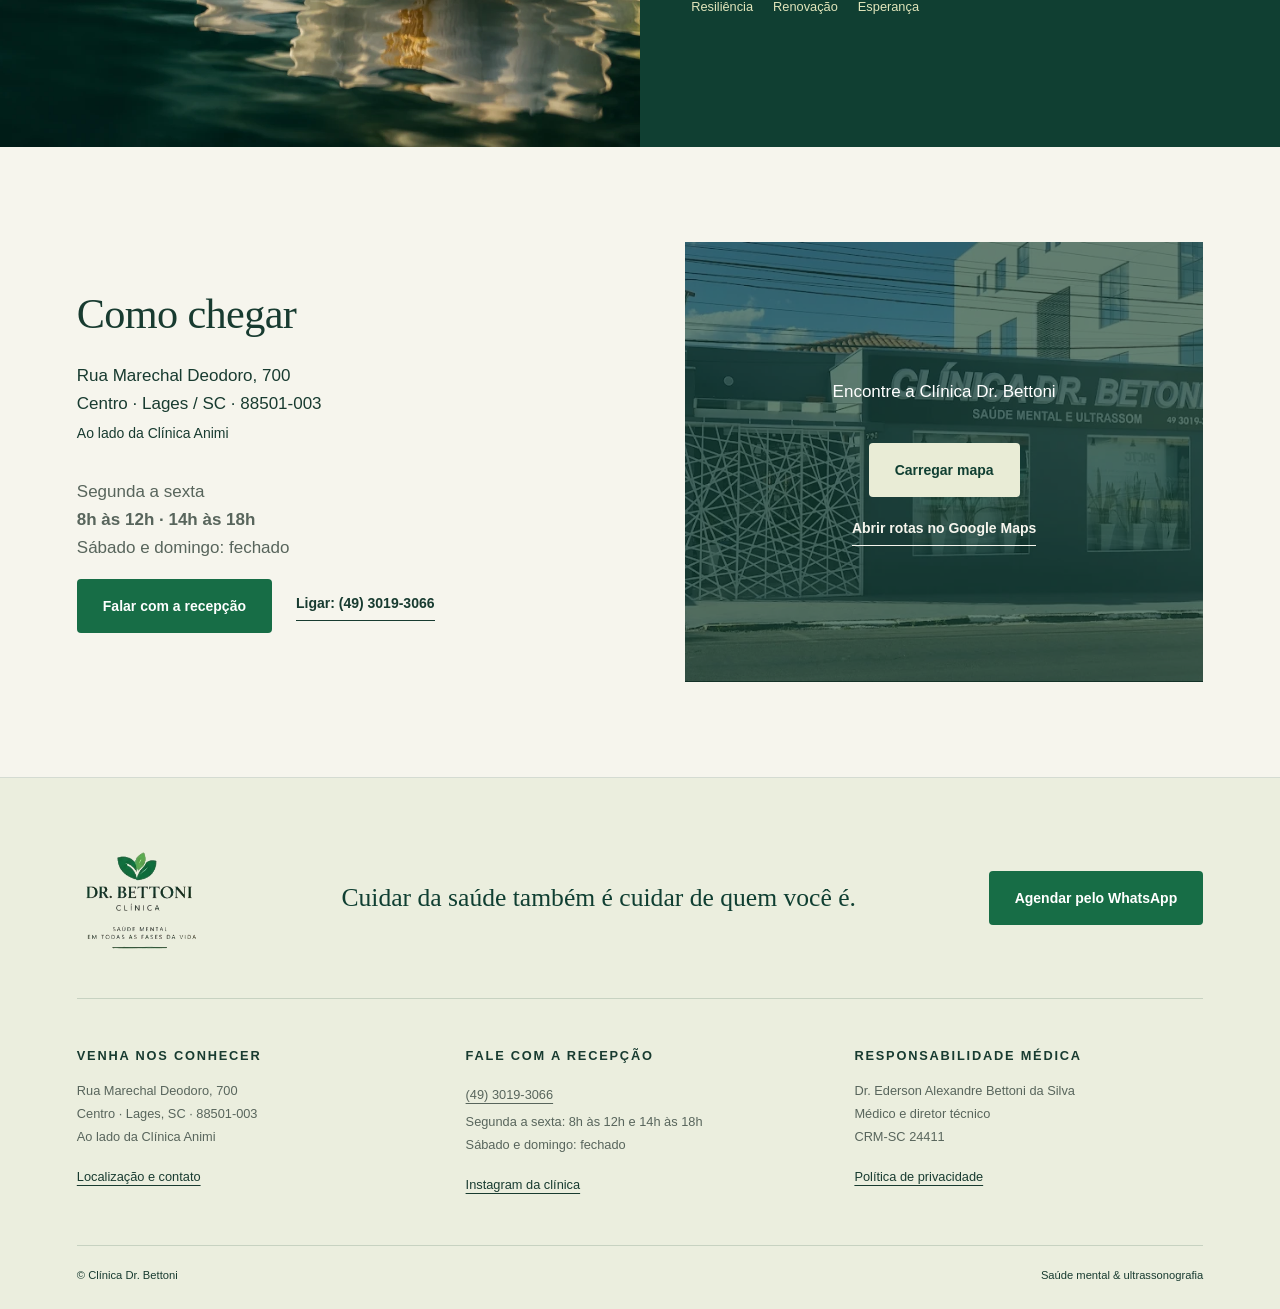
==== commit 506f471c: "feat: tela de entrada com a lotus, revisao de conteudo, GEO e acessibilidade - abertura animada some" ====
--- a/clinica.html
+++ b/clinica.html
@@ -1,4 +1,5 @@
-<!doctype html><html lang="pt-BR"><head><meta charset="utf-8"><meta name="viewport" content="width=device-width, initial-scale=1"><title>Conheça a clínica | Clínica Dr. Bettoni</title><meta name="description" content="Conheça os ambientes da Clínica Dr. Bettoni, a história da flor de lótus e nossa localização na Rua Marechal Deodoro, 700, Centro de Lages."><meta name="theme-color" content="#103f32"><link rel="icon" href="assets/favicon.png"><link rel="stylesheet" href="site.css"><script src="site.js" defer></script><script type="application/ld+json">{"@context": "https://schema.org", "@type": "MedicalClinic", "name": "Clínica Dr. Bettoni", "telephone": "+55-49-3019-3066", "address": {"@type": "PostalAddress", "streetAddress": "Rua Marechal Deodoro, 700", "addressLocality": "Lages", "addressRegion": "SC", "postalCode": "88501-003", "addressCountry": "BR"}, "sameAs": ["https://www.instagram.com/clinica_bettoni/"], "openingHours": ["Mo-Fr 08:00-12:00", "Mo-Fr 14:00-18:00"]}</script><meta property="og:type" content="website"><meta property="og:locale" content="pt_BR"><meta property="og:title" content="Conheça a clínica | Clínica Dr. Bettoni"><meta property="og:description" content="Conheça os ambientes da Clínica Dr. Bettoni, a história da flor de lótus e nossa localização na Rua Marechal Deodoro, 700, Centro de Lages."></head><body><a class="skip" href="#principal">Ir para o conteúdo</a><div class="topbar"><span>Lages, Santa Catarina</span><a href="tel:+554930193066">Fale com a recepção: (49) 3019-3066</a><a href="https://www.instagram.com/clinica_bettoni/" target="_blank" rel="noopener noreferrer">Instagram da clínica</a></div><header><a href="index.html" class="brand" aria-label="Clínica Dr. Bettoni, início"><b>DR. BETTONI</b><span>CLÍNICA MÉDICA</span></a><nav aria-label="Navegação principal"><a href="index.html" >Início</a><a href="saude-mental.html" >Saúde mental</a><a href="ultrassonografia.html" >Ultrassonografia</a><a href="doutor.html" >Dr. Bettoni</a><a href="clinica.html" aria-current="page">A clínica</a><a href="convenios.html" >Convênios</a><a href="conteudos.html" >Conteúdos</a></nav><a class="button small header-cta" href="https://wa.me/554930193066?text=Ol%C3%A1%21%20Gostaria%20de%20informa%C3%A7%C3%B5es%20sobre%20agendamento%20na%20Cl%C3%ADnica%20Dr.%20Bettoni." target="_blank" rel="noopener noreferrer">Agendar</a><button class="menu-toggle" aria-expanded="false" aria-controls="mobile-nav">Menu <span aria-hidden="true">☰</span></button></header><div id="mobile-nav" hidden><a href="index.html" >Início</a><a href="saude-mental.html" >Saúde mental</a><a href="ultrassonografia.html" >Ultrassonografia</a><a href="doutor.html" >Dr. Bettoni</a><a href="clinica.html" aria-current="page">A clínica</a><a href="convenios.html" >Convênios</a><a href="conteudos.html" >Conteúdos</a><a class="button" href="https://wa.me/554930193066?text=Ol%C3%A1%21%20Gostaria%20de%20informa%C3%A7%C3%B5es%20sobre%20agendamento%20na%20Cl%C3%ADnica%20Dr.%20Bettoni." target="_blank" rel="noopener noreferrer">Agendar pelo WhatsApp</a></div><main id="principal">
-<div class="page-heading wrap"><span class="eyebrow">CLÍNICA DR. BETTONI</span><h1>O cuidado começa<br>ao <em>chegar.</em></h1><div class="heading-bottom"><p>Um espaço de acolhimento no Centro de Lages.<br>Conheça os ambientes que esperam por você.</p><a class="button" href="#localizacao">Planejar minha visita</a></div></div><div class="gallery wrap"><button class="gallery-item" data-gallery="assets/fachada.webp" data-caption="Nossa fachada" aria-label="Ampliar: Nossa fachada"><img src="assets/fachada.webp" alt="Nossa fachada" class="" loading="lazy" decoding="async" width="681" height="511"><span>Nossa fachada <b>+</b></span></button><button class="gallery-item" data-gallery="assets/consultorio.webp" data-caption="Consultório" aria-label="Ampliar: Consultório"><img src="assets/consultorio.webp" alt="Consultório" class="" loading="lazy" decoding="async" width="382" height="512"><span>Consultório <b>+</b></span></button><button class="gallery-item" data-gallery="assets/recepcao.webp" data-caption="Recepção" aria-label="Ampliar: Recepção"><img src="assets/recepcao.webp" alt="Recepção" class="" loading="lazy" decoding="async" width="383" height="508"><span>Recepção <b>+</b></span></button><button class="gallery-item" data-gallery="assets/ultrassom.webp" data-caption="Sala de ultrassonografia" aria-label="Ampliar: Sala de ultrassonografia"><img src="assets/ultrassom.webp" alt="Sala de ultrassonografia" class="" loading="lazy" decoding="async" width="687" height="451"><span>Sala de ultrassonografia <b>+</b></span></button></div>
-<div class="lotus-story" id="lotus"><div class="lotus-story-image"><img src="assets/lotus.webp" alt="Flor de lótus branca sobre a água" loading="lazy" width="1536" height="1024"></div><div><span class="eyebrow light">A NOSSA ESSÊNCIA</span><h2>Mesmo depois dos desafios,<br>é possível <em>florescer.</em></h2><p>Durante uma viagem ao Egito, o Dr. Ederson se encantou com o significado da flor de lótus e trouxe essa inspiração para a clínica.</p><p>Ela nasce em meio às águas e chega à superfície para florescer. Para nós, representa resiliência, renovação e esperança — um lembrete da possibilidade de recomeçar.</p><div class="lotus-values"><span>Resiliência</span><span>Renovação</span><span>Esperança</span></div></div></div>
-<div class="location wrap" id="localizacao"><div><span class="eyebrow">VENHA NOS CONHECER</span><h2>Estamos aqui,<br><em>perto de você.</em></h2><address>Rua Marechal Deodoro, 700<br>Centro · Lages / SC · 88501-003<br><small>Ao lado da Clínica Animi</small></address><p>Segunda a sexta<br><strong>8h às 12h · 14h às 18h</strong><br>Sábado e domingo: fechado</p><div class="actions"><a class="button" href="https://wa.me/554930193066?text=Ol%C3%A1%21%20Gostaria%20de%20informa%C3%A7%C3%B5es%20sobre%20agendamento%20na%20Cl%C3%ADnica%20Dr.%20Bettoni." target="_blank" rel="noopener noreferrer">Falar com a recepção</a><a class="text-link" href="tel:+554930193066">Ligar: (49) 3019-3066</a></div></div><div class="map-shell" data-map><img src="assets/fachada.webp" alt="Fachada da Clínica Dr. Bettoni" loading="lazy" width="681" height="511"><div><p>Encontre a Clínica Dr. Bettoni</p><button class="button cream" id="load-map">Carregar mapa</button><a href="https://www.google.com/maps/search/?api=1&query=Cl%C3%ADnica+Dr.+Bettoni+Rua+Marechal+Deodoro+700+Lages+SC" class="text-link light" target="_blank" rel="noopener noreferrer">Abrir rotas no Google Maps</a></div></div></div></main><footer><div class="footer-top"><img class="footer-logo" src="assets/logo.webp" alt="Logotipo original da Clínica Dr. Bettoni" width="180" height="180" loading="lazy"><a class="brand" href="index.html"><b>DR. BETTONI</b><span>CLÍNICA · LAGES / SC</span></a><p>Cuidar da saúde também é<br>cuidar de quem você é.</p><a class="button" href="https://wa.me/554930193066?text=Ol%C3%A1%21%20Gostaria%20de%20informa%C3%A7%C3%B5es%20sobre%20agendamento%20na%20Cl%C3%ADnica%20Dr.%20Bettoni." target="_blank" rel="noopener noreferrer">Agendar pelo WhatsApp</a></div><div class="footer-grid"><div><span class="eyebrow">Venha nos conhecer</span><p>Rua Marechal Deodoro, 700<br>Centro · Lages, SC · 88501-003<br>Ao lado da Clínica Animi</p><a href="clinica.html#localizacao">Localização e contato</a></div><div><span class="eyebrow">Fale com a recepção</span><p><a href="tel:+554930193066">(49) 3019-3066</a><br>Segunda a sexta: 8h–12h e 14h–18h<br>Sábado e domingo: fechado</p><a href="https://www.instagram.com/clinica_bettoni/" target="_blank" rel="noopener noreferrer">Instagram da clínica</a></div><div><span class="eyebrow">Responsabilidade médica</span><p>Dr. Ederson Alexandre Bettoni da Silva<br>Médico e diretor técnico<br>CRM-SC 24411</p><a href="privacidade.html">Privacidade</a></div></div><div class="footer-bottom"><span>© Clínica Dr. Bettoni</span><span>Saúde mental & ultrassonografia</span></div></footer><a class="floating-wa" href="https://wa.me/554930193066?text=Ol%C3%A1%21%20Gostaria%20de%20falar%20com%20a%20Cl%C3%ADnica%20Dr.%20Bettoni." target="_blank" rel="noopener noreferrer" aria-label="Falar com a Clínica Dr. Bettoni no WhatsApp"><svg viewBox="0 0 24 24" fill="none" stroke="currentColor" stroke-width="1.6" aria-hidden="true"><path d="M21 11.5a9 9 0 0 1-13.2 8L3 21l1.5-4.8A9 9 0 1 1 21 11.5Z"/><path d="M8 7c-2 3 3 8 6 8l2-2-3-1-1 1-2-2 1-1-1-3Z"/></svg><span>WhatsApp</span></a><dialog id="gallery-dialog"><button class="dialog-close" aria-label="Fechar imagem">Fechar ×</button><img alt=""><p></p></dialog></body></html>+<!doctype html><html lang="pt-BR"><head><meta charset="utf-8"><meta name="viewport" content="width=device-width, initial-scale=1"><title>A clínica no Centro de Lages | Clínica Dr. Bettoni</title><meta name="description" content="Veja os ambientes da Clínica Dr. Bettoni, a história da flor de lótus e a localização na Rua Marechal Deodoro, 700, Centro de Lages (SC)."><link rel="canonical" href="https://clinica-bettoni.vercel.app/clinica.html"><meta name="theme-color" content="#103f32"><link rel="preload" href="assets/fonts/dm-sans-latin-wght-normal.woff2" as="font" type="font/woff2" crossorigin><link rel="preload" href="assets/fonts/spectral-latin-500-normal.woff2" as="font" type="font/woff2" crossorigin><link rel="icon" href="assets/favicon.svg" type="image/svg+xml"><link rel="icon" href="assets/favicon-32.png" sizes="32x32" type="image/png"><link rel="apple-touch-icon" href="assets/apple-touch-icon.png"><link rel="manifest" href="site.webmanifest"><link rel="stylesheet" href="site.css"><script src="site.js" defer></script><meta property="og:type" content="website"><meta property="og:locale" content="pt_BR"><meta property="og:site_name" content="Clínica Dr. Bettoni"><meta property="og:title" content="A clínica no Centro de Lages | Clínica Dr. Bettoni"><meta property="og:description" content="Veja os ambientes da Clínica Dr. Bettoni, a história da flor de lótus e a localização na Rua Marechal Deodoro, 700, Centro de Lages (SC)."><meta property="og:url" content="https://clinica-bettoni.vercel.app/clinica.html"><meta property="og:image" content="https://clinica-bettoni.vercel.app/assets/og-image.jpg"><meta property="og:image:width" content="1200"><meta property="og:image:height" content="630"><meta property="og:image:type" content="image/jpeg"><meta property="og:image:alt" content="Flor de lótus desenhada sobre fundo verde, com o nome Clínica Dr. Bettoni"><meta name="twitter:card" content="summary_large_image"><meta name="twitter:title" content="A clínica no Centro de Lages | Clínica Dr. Bettoni"><meta name="twitter:description" content="Veja os ambientes da Clínica Dr. Bettoni, a história da flor de lótus e a localização na Rua Marechal Deodoro, 700, Centro de Lages (SC)."><meta name="twitter:image" content="https://clinica-bettoni.vercel.app/assets/og-image.jpg"><script type="application/ld+json">{"@context":"https://schema.org","@graph":[{"@type":"WebSite","@id":"https://clinica-bettoni.vercel.app/#website","url":"https://clinica-bettoni.vercel.app/","name":"Clínica Dr. Bettoni","inLanguage":"pt-BR","publisher":{"@id":"https://clinica-bettoni.vercel.app/#clinica"}},{"@type":"WebPage","@id":"https://clinica-bettoni.vercel.app/clinica.html#pagina","url":"https://clinica-bettoni.vercel.app/clinica.html","name":"A clínica no Centro de Lages | Clínica Dr. Bettoni","description":"Veja os ambientes da Clínica Dr. Bettoni, a história da flor de lótus e a localização na Rua Marechal Deodoro, 700, Centro de Lages (SC).","inLanguage":"pt-BR","isPartOf":{"@id":"https://clinica-bettoni.vercel.app/#website"},"about":{"@id":"https://clinica-bettoni.vercel.app/#clinica"},"breadcrumb":{"@id":"https://clinica-bettoni.vercel.app/clinica.html#trilha"}},{"@type":"BreadcrumbList","@id":"https://clinica-bettoni.vercel.app/clinica.html#trilha","itemListElement":[{"@type":"ListItem","position":1,"name":"Início","item":"https://clinica-bettoni.vercel.app/"},{"@type":"ListItem","position":2,"name":"A clínica","item":"https://clinica-bettoni.vercel.app/clinica.html"}]}]}</script></head><body><a class="skip" href="#principal">Ir para o conteúdo</a><div class="topbar"><span>Lages, Santa Catarina</span><a href="tel:+554930193066">Fale com a recepção: (49) 3019-3066</a><a href="https://www.instagram.com/clinica_bettoni/" target="_blank" rel="noopener noreferrer">Instagram da clínica</a></div><header><a href="index.html" class="brand" aria-label="Clínica Dr. Bettoni, início"><svg class="brand-mark" viewBox="110 130 180 120" aria-hidden="true" focusable="false"><g transform="translate(200 236)" fill="currentColor" stroke="var(--cream)" stroke-width="2" stroke-linejoin="round"><path transform="rotate(-60)" d="M0,0 C-22.5,-11.5 -36.9,-42.6 -2.0,-79.5 Q0.0,-82.8 2.0,-79.5 C36.9,-42.6 22.5,-11.5 0,0Z"/><path transform="rotate(-36)" d="M0,0 C-22.5,-11.5 -36.9,-42.6 -2.0,-79.5 Q0.0,-82.8 2.0,-79.5 C36.9,-42.6 22.5,-11.5 0,0Z"/><path transform="rotate(-12)" d="M0,0 C-22.5,-11.5 -36.9,-42.6 -2.0,-79.5 Q0.0,-82.8 2.0,-79.5 C36.9,-42.6 22.5,-11.5 0,0Z"/><path transform="rotate(12)" d="M0,0 C-22.5,-11.5 -36.9,-42.6 -2.0,-79.5 Q0.0,-82.8 2.0,-79.5 C36.9,-42.6 22.5,-11.5 0,0Z"/><path transform="rotate(36)" d="M0,0 C-22.5,-11.5 -36.9,-42.6 -2.0,-79.5 Q0.0,-82.8 2.0,-79.5 C36.9,-42.6 22.5,-11.5 0,0Z"/><path transform="rotate(60)" d="M0,0 C-22.5,-11.5 -36.9,-42.6 -2.0,-79.5 Q0.0,-82.8 2.0,-79.5 C36.9,-42.6 22.5,-11.5 0,0Z"/><path transform="rotate(-40)" d="M0,0 C-17.9,-8.7 -29.3,-32.2 -1.6,-60.1 Q0.0,-62.6 1.6,-60.1 C29.3,-32.2 17.9,-8.7 0,0Z"/><path transform="rotate(-20)" d="M0,0 C-17.9,-8.7 -29.3,-32.2 -1.6,-60.1 Q0.0,-62.6 1.6,-60.1 C29.3,-32.2 17.9,-8.7 0,0Z"/><path transform="rotate(0)" d="M0,0 C-17.9,-8.7 -29.3,-32.2 -1.6,-60.1 Q0.0,-62.6 1.6,-60.1 C29.3,-32.2 17.9,-8.7 0,0Z"/><path transform="rotate(20)" d="M0,0 C-17.9,-8.7 -29.3,-32.2 -1.6,-60.1 Q0.0,-62.6 1.6,-60.1 C29.3,-32.2 17.9,-8.7 0,0Z"/><path transform="rotate(40)" d="M0,0 C-17.9,-8.7 -29.3,-32.2 -1.6,-60.1 Q0.0,-62.6 1.6,-60.1 C29.3,-32.2 17.9,-8.7 0,0Z"/></g></svg><span class="brand-text"><b>DR. BETTONI</b><span>CLÍNICA MÉDICA</span></span></a><nav aria-label="Navegação principal"><a href="index.html">Início</a><a href="saude-mental.html">Saúde mental</a><a href="ultrassonografia.html">Ultrassonografia</a><a href="doutor.html">Dr. Bettoni</a><a href="clinica.html" aria-current="page">A clínica</a><a href="convenios.html">Convênios</a><a href="conteudos.html">Conteúdos</a></nav><a class="button small header-cta" href="https://wa.me/554930193066?text=Ol%C3%A1%21%20Gostaria%20de%20informa%C3%A7%C3%B5es%20sobre%20agendamento%20na%20Cl%C3%ADnica%20Dr.%20Bettoni." target="_blank" rel="noopener noreferrer">Agendar</a><button class="menu-toggle" type="button" aria-expanded="false" aria-controls="mobile-nav" aria-label="Abrir menu">Menu <svg viewBox="0 0 24 24" aria-hidden="true" focusable="false"><path d="M4 7h16M4 12h16M4 17h16" stroke="currentColor" stroke-width="1.5" stroke-linecap="round"/></svg></button><div id="mobile-nav" hidden><nav aria-label="Navegação móvel"><a href="index.html">Início</a><a href="saude-mental.html">Saúde mental</a><a href="ultrassonografia.html">Ultrassonografia</a><a href="doutor.html">Dr. Bettoni</a><a href="clinica.html" aria-current="page">A clínica</a><a href="convenios.html">Convênios</a><a href="conteudos.html">Conteúdos</a></nav><a class="button" href="https://wa.me/554930193066?text=Ol%C3%A1%21%20Gostaria%20de%20informa%C3%A7%C3%B5es%20sobre%20agendamento%20na%20Cl%C3%ADnica%20Dr.%20Bettoni." target="_blank" rel="noopener noreferrer">Agendar pelo WhatsApp</a></div></header><noscript><style>.menu-toggle{display:none!important}@media(max-width:1000px){header{flex-wrap:wrap;height:auto!important}header>nav{display:flex!important;flex-wrap:wrap;width:100%}}</style></noscript><main id="principal" tabindex="-1">
+<div class="page-heading wrap"><span class="eyebrow">CLÍNICA DR. BETTONI</span><h1>A clínica no Centro de Lages</h1><div class="heading-bottom"><p>Um espaço de acolhimento no Centro de Lages. Veja os ambientes que esperam por você.</p><a class="button" href="#localizacao">Planejar minha visita</a></div></div><div class="gallery wrap"><button class="gallery-item" type="button" data-gallery="assets/fachada.webp" data-alt="Fachada da Clínica Dr. Bettoni, na Rua Marechal Deodoro, 700, em Lages" data-caption="Fachada" aria-label="Ampliar foto: Fachada"><img src="assets/fachada.webp" alt="Fachada da Clínica Dr. Bettoni, na Rua Marechal Deodoro, 700, em Lages" loading="lazy" decoding="async" width="681" height="511"><span>Fachada <b aria-hidden="true">+</b></span></button><button class="gallery-item" type="button" data-gallery="assets/consultorio.webp" data-alt="Consultório com mesa de atendimento, poltronas cinza e estante com quadros" data-caption="Consultório" aria-label="Ampliar foto: Consultório"><img src="assets/consultorio.webp" alt="Consultório com mesa de atendimento, poltronas cinza e estante com quadros" loading="lazy" decoding="async" width="382" height="512"><span>Consultório <b aria-hidden="true">+</b></span></button><button class="gallery-item" type="button" data-gallery="assets/recepcao.webp" data-alt="Recepção da clínica, com balcão, televisão e porta de vidro para a rua" data-caption="Recepção" aria-label="Ampliar foto: Recepção"><img src="assets/recepcao.webp" alt="Recepção da clínica, com balcão, televisão e porta de vidro para a rua" loading="lazy" decoding="async" width="383" height="508"><span>Recepção <b aria-hidden="true">+</b></span></button><button class="gallery-item" type="button" data-gallery="assets/ultrassom.webp" data-alt="Sala de ultrassonografia com o aparelho de exame e a maca" data-caption="Sala de ultrassonografia" aria-label="Ampliar foto: Sala de ultrassonografia"><img src="assets/ultrassom.webp" alt="Sala de ultrassonografia com o aparelho de exame e a maca" loading="lazy" decoding="async" width="687" height="451"><span>Sala de ultrassonografia <b aria-hidden="true">+</b></span></button></div>
+<div class="lotus-story" id="lotus"><div class="lotus-story-image"><img src="assets/lotus.webp" alt="Flor de lótus branca sobre a água, ilustração" loading="lazy" decoding="async" width="1536" height="1024"></div><div><h2>Mesmo depois dos desafios, é possível florescer.</h2><p>Durante uma viagem ao Egito, o Dr. Ederson se encantou com o significado da flor de lótus e trouxe essa inspiração para a clínica.</p><p>Ela nasce em meio às águas e chega à superfície para florescer. Para nós, representa resiliência, renovação e esperança — um lembrete da possibilidade de recomeçar.</p><div class="lotus-values"><span>Resiliência</span><span>Renovação</span><span>Esperança</span></div></div></div>
+<div class="location wrap" id="localizacao"><div><h2>Como chegar</h2><address>Rua Marechal Deodoro, 700<br>Centro · Lages / SC · 88501-003<br><small>Ao lado da Clínica Animi</small></address><p>Segunda a sexta<br><strong>8h às 12h · 14h às 18h</strong><br>Sábado e domingo: fechado</p><div class="actions"><a class="button" href="https://wa.me/554930193066?text=Ol%C3%A1%21%20Gostaria%20de%20informa%C3%A7%C3%B5es%20sobre%20agendamento%20na%20Cl%C3%ADnica%20Dr.%20Bettoni." target="_blank" rel="noopener noreferrer">Falar com a recepção</a><a class="text-link" href="tel:+554930193066">Ligar: (49) 3019-3066</a></div></div><div class="map-shell" data-map><img src="assets/fachada.webp" alt="" loading="lazy" decoding="async" width="681" height="511"><div><p>Encontre a Clínica Dr. Bettoni</p><button class="button cream" type="button" id="load-map">Carregar mapa</button><a href="https://www.google.com/maps/search/?api=1&amp;query=Cl%C3%ADnica+Dr.+Bettoni+Rua+Marechal+Deodoro+700+Lages+SC" class="text-link light" target="_blank" rel="noopener noreferrer">Abrir rotas no Google Maps</a></div></div></div>
+</main><footer><div class="footer-top"><img class="footer-logo" src="assets/logo-recorte.webp" alt="Logotipo da Clínica Dr. Bettoni: folhas verdes e o slogan Saúde mental em todas as fases da vida" width="236" height="197" loading="lazy" decoding="async"><p>Cuidar da saúde também é cuidar de quem você é.</p><a class="button" href="https://wa.me/554930193066?text=Ol%C3%A1%21%20Gostaria%20de%20informa%C3%A7%C3%B5es%20sobre%20agendamento%20na%20Cl%C3%ADnica%20Dr.%20Bettoni." target="_blank" rel="noopener noreferrer">Agendar pelo WhatsApp</a></div><div class="footer-grid"><div><p class="footer-label">Venha nos conhecer</p><p>Rua Marechal Deodoro, 700<br>Centro · Lages, SC · 88501-003<br>Ao lado da Clínica Animi</p><a href="clinica.html#localizacao">Localização e contato</a></div><div><p class="footer-label">Fale com a recepção</p><p><a href="tel:+554930193066">(49) 3019-3066</a><br>Segunda a sexta: 8h às 12h e 14h às 18h<br>Sábado e domingo: fechado</p><a href="https://www.instagram.com/clinica_bettoni/" target="_blank" rel="noopener noreferrer">Instagram da clínica</a></div><div><p class="footer-label">Responsabilidade médica</p><p>Dr. Ederson Alexandre Bettoni da Silva<br>Médico e diretor técnico<br>CRM-SC 24411</p><a href="privacidade.html">Política de privacidade</a></div></div><div class="footer-bottom"><span>© Clínica Dr. Bettoni</span><span>Saúde mental &amp; ultrassonografia</span></div></footer><a class="floating-wa" href="https://wa.me/554930193066?text=Ol%C3%A1%21%20Gostaria%20de%20falar%20com%20a%20Cl%C3%ADnica%20Dr.%20Bettoni." target="_blank" rel="noopener noreferrer" aria-label="Falar com a Clínica Dr. Bettoni no WhatsApp"><svg viewBox="0 0 24 24" fill="none" stroke="currentColor" stroke-width="1.6" aria-hidden="true" focusable="false"><path d="M21 11.5a9 9 0 0 1-13.2 8L3 21l1.5-4.8A9 9 0 1 1 21 11.5Z"/><path d="M8 7c-2 3 3 8 6 8l2-2-3-1-1 1-2-2 1-1-1-3Z"/></svg></a><dialog id="gallery-dialog" aria-label="Imagem ampliada"><button class="dialog-close" type="button">Fechar <span aria-hidden="true">×</span></button><img alt=""><p class="dialog-caption"></p><p class="dialog-error" hidden>Não foi possível carregar a imagem.</p></dialog></body></html>
--- a/site.css
+++ b/site.css
@@ -1,4 +1,108 @@
-@import url('https://fonts.googleapis.com/css2?family=DM+Sans:wght@400;500;600;700&display=swap');
-:root{--forest:#103f32;--green:#176d46;--bright:#acd691;--ink:#183b30;--cream:#f6f5ed;--paper:#fffefa;--line:#d4dbd2;--muted:#58655c;--gold:#b49a62}*{box-sizing:border-box}html{scroll-behavior:smooth;scroll-padding-top:110px}body{margin:0;background:var(--cream);color:var(--ink);font-family:'DM Sans',Arial,sans-serif;font-size:17px;line-height:1.65}img{display:block;max-width:100%;height:auto}button,input{font:inherit}button,a{-webkit-tap-highlight-color:transparent}a{color:inherit;text-decoration:none}button{cursor:pointer}button:disabled{cursor:default}a:focus-visible,button:focus-visible,input:focus-visible,summary:focus-visible{outline:3px solid #cb8729;outline-offset:5px}h1,h2,h3,p,figure{margin-top:0}h1,h2,h3{font-family:'DM Sans',Arial,sans-serif;font-weight:500;line-height:1.12;letter-spacing:-.055em}h1{font-size:clamp(3.2rem,5.8vw,6.4rem);margin-bottom:30px}h2{font-size:clamp(2rem,3.3vw,3.7rem);margin-bottom:24px}h3{font-size:1.45rem;letter-spacing:-.035em}em{font-family:Georgia,'Times New Roman',serif;font-weight:400;letter-spacing:-.035em}p{color:var(--muted);max-width:62ch}small{font-size:.875rem}.wrap{width:min(1280px,88%);margin-inline:auto}.eyebrow{font-size:.75rem;font-weight:700;letter-spacing:.16em;display:block;margin-bottom:24px;text-transform:uppercase}.eyebrow.light{color:#d8e6c9}.topbar{min-height:36px;padding:7px 6%;display:flex;justify-content:space-between;gap:20px;background:var(--forest);color:#e6efdf;font-size:.75rem}header{position:sticky;top:0;z-index:30;display:flex;align-items:center;justify-content:space-between;gap:22px;background:rgba(246,245,237,.97);border-bottom:1px solid var(--line);padding:22px 4%;backdrop-filter:blur(14px)}.brand{display:inline-flex;flex-direction:column;text-align:center;white-space:nowrap;line-height:1.15}.brand b{font-family:Georgia,serif;font-size:1.55rem;font-weight:500;letter-spacing:-.035em}.brand span{font-size:.62rem;letter-spacing:.24em;margin-top:8px}nav{display:flex;gap:23px;align-items:center}nav a{font-size:.83rem;position:relative;white-space:nowrap}nav a:after{content:'';height:1px;background:var(--green);position:absolute;bottom:-8px;left:0;right:100%;transition:right .25s}nav a:hover:after,nav a[aria-current]:after{right:0}.button{display:inline-flex;align-items:center;justify-content:center;min-height:54px;padding:15px 25px;background:var(--green);color:white;border:1px solid transparent;border-radius:4px;font-size:.875rem;font-weight:600;line-height:1.3;transition:background .2s,transform .2s}.button:hover{background:#0e4f34;transform:translateY(-2px)}.button.small{min-height:42px;padding:12px 22px}.button.cream{background:#e9ecd6;color:var(--forest)}.button.cream:hover{background:#fffefa}.button.outline{background:transparent;border-color:var(--forest);color:var(--forest)}.button.outline:hover{background:#e5ebdf}.actions{display:flex;align-items:center;flex-wrap:wrap;gap:24px}.text-link{display:inline-block;border-bottom:1px solid currentColor;padding-bottom:5px;font-size:.875rem;font-weight:600}.light{color:var(--cream)}.menu-toggle{display:none;background:none;border:0;color:var(--forest)}#mobile-nav{padding:28px 6%;background:var(--cream);border-bottom:1px solid var(--line);position:fixed;z-index:29;top:94px;left:0;right:0;max-height:80vh;overflow:auto}#mobile-nav a{display:block;padding:12px 0;font-size:1.25rem}#mobile-nav .button{padding:16px;margin-top:20px;font-size:1rem}.skip{position:fixed;top:-100px;left:10px;z-index:100;background:white;padding:12px}.skip:focus{top:10px}.hero{position:relative;isolation:isolate;min-height:720px;height:calc(100svh - 133px);max-height:1050px;background:#092c25;overflow:hidden;color:var(--cream)}.hero-art{position:absolute;inset:0;width:100%;height:100%;object-fit:cover;object-position:70% 60%;z-index:-3;animation:bloom 2.8s ease-out both}.hero-shade{position:absolute;inset:0;z-index:-2;background:linear-gradient(90deg,rgba(7,35,28,.85),rgba(7,35,28,.28) 46%,transparent 72%)}.hero-copy{padding:72px 6% 100px;width:65%;animation:enter 1.1s .15s both}.hero h1{font-size:clamp(4rem,6.6vw,7rem);letter-spacing:-.06em;line-height:1.04;margin-bottom:28px}.hero h1 em{color:#d9e3b8}.hero p{color:#d3dfd3;font-size:1.1rem;line-height:1.7;margin-bottom:32px}.hero .button{background:#c8dbac;color:#163f30}.hero .button:hover{background:#e2edcb}.hero-note{position:absolute;bottom:34px;right:6%;text-align:right;display:flex;flex-direction:column;gap:10px}.hero-note span{font-size:.65rem;letter-spacing:.19em;color:#d6dfcd}.hero-note a{font-size:.85rem;text-decoration:underline;text-underline-offset:5px}.hero-side{position:absolute;right:27px;top:34%;writing-mode:vertical-rl;font-size:.6rem;letter-spacing:.2em;color:#d3dece}.pathways{display:grid;grid-template-columns:1fr 1fr;border-bottom:1px solid var(--line)}.pathways>a{padding:42px 12%;display:flex;align-items:center;gap:28px;transition:background .25s}.pathways>a:first-child{border-right:1px solid var(--line)}.pathways>a:hover{background:#e7ecdf}.number{font-family:Georgia,serif;font-size:1.4rem;color:var(--gold)}.pathways small{font-size:.65rem;letter-spacing:.14em}.pathways h2{font-size:1.9rem;margin:10px 0}.pathways p{font-size:.875rem;margin:0}.round-plus{margin-left:auto;border:1px solid #adbcaa;display:grid;place-items:center;flex:0 0 38px;height:38px;border-radius:50%;font-size:1.6rem;font-weight:400}.intro{display:grid;grid-template-columns:.85fr 1.15fr;gap:10%;align-items:center;padding-block:115px}.portrait{position:relative;max-width:480px}.portrait img{width:100%;border-radius:160px 160px 0 0;aspect-ratio:4/5;object-fit:cover;object-position:50% 20%}.portrait>span{display:block;padding:20px 0;border-bottom:1px solid var(--line);font-weight:600}.portrait small{float:right;font-weight:400}.intro-copy h2{font-size:clamp(2.3rem,3.4vw,4rem)}.intro-copy p{margin:30px 0}.small-note{font-size:.8rem;line-height:1.6;color:var(--muted);margin-top:24px}.visit-band{border-top:1px solid var(--line);padding-block:80px 100px;display:grid;grid-template-columns:1.15fr .8fr .85fr;align-items:center;gap:45px}.visit-band h2{font-size:2.4rem}.visit-band p{font-size:.95rem}.visit-photo{position:relative}.visit-photo img{width:100%;height:340px;object-fit:cover}.visit-photo span{position:absolute;bottom:0;left:0;right:0;background:#103f32dc;color:white;padding:14px;font-size:.75rem}.visit-details a{display:flex;justify-content:space-between;border-bottom:1px solid var(--line);padding:20px 0;font-size:.9rem}.instagram-band{padding:65px 8%;background:var(--forest);color:var(--cream);display:flex;align-items:center;justify-content:space-between;gap:40px}.instagram-band h2{margin:0}.instagram-band p{color:#dce6d5}.page-heading{padding-block:85px 70px}.page-heading h1{max-width:1050px}.heading-bottom{display:flex;align-items:center;justify-content:space-between;gap:40px}.heading-bottom p{margin:0}.mental-editorial{display:grid;grid-template-columns:1fr 1fr;gap:8%;padding-bottom:90px}.quote-panel{position:relative;background:var(--forest);min-height:560px;overflow:hidden;color:white;padding:45px;isolation:isolate}.quote-panel img{position:absolute;bottom:0;width:100%;height:65%;object-fit:cover;object-position:75%;left:0;z-index:-1;opacity:.8}.quote-panel blockquote{font-family:Georgia,serif;font-size:2.8rem;line-height:1.2;margin:0 0 15px}.quote-panel p{color:#dce6d5}.steps{margin-top:35px}.steps>div{display:flex;gap:25px;padding:20px 0;border-top:1px solid var(--line);font-size:.95rem}.steps b{font-family:Georgia,serif;color:var(--gold)}.steps strong{display:block;margin-bottom:5px}.faq{padding:50px 0 100px;max-width:900px}.faq details{border-bottom:1px solid var(--line);padding:23px 0}.faq summary{cursor:pointer;list-style:none;display:flex;justify-content:space-between;gap:20px;font-size:1.1rem}.faq summary:after{content:'+';font-size:1.5rem}.faq details[open] summary:after{content:'−'}.faq details p{margin:20px 0 0}.faq a{text-decoration:underline}.split-hero{display:grid;grid-template-columns:1fr 1fr;gap:7%;padding-block:85px;align-items:center}.split-hero figure{margin:0}.split-hero img{height:540px;object-fit:cover;width:100%;border-radius:200px 200px 0 0}.split-hero figcaption{padding-top:15px;font-size:.8rem}.split-hero p{margin:30px 0}.exam-guide{padding:35px 0 80px}.three-columns{display:grid;grid-template-columns:repeat(3,1fr);gap:50px;margin-top:50px}.three-columns article{border-top:1px solid var(--line);padding-top:25px}.three-columns h3{margin-top:25px}.green-callout{background:var(--forest);padding:50px;color:var(--cream);margin-bottom:90px;display:flex;justify-content:space-between;align-items:center;gap:40px}.green-callout h2{font-size:2.2rem}.green-callout p{color:#d6e1cf;margin:0}.doctor-hero{display:grid;grid-template-columns:1.05fr .95fr;gap:8%;padding-block:75px 95px;align-items:center}.doctor-hero blockquote{font-family:Georgia,serif;font-size:1.65rem;line-height:1.5;margin:25px 0}.credential{font-size:.8rem;letter-spacing:.11em}.doctor-photo img{aspect-ratio:4/5;width:100%;object-fit:cover;object-position:center top;border-radius:180px 180px 0 0}.doctor-photo span{display:block;text-align:center;font-size:.8rem;padding-top:16px}.video-story{border-top:1px solid var(--line);border-bottom:1px solid var(--line);padding-block:70px;display:grid;grid-template-columns:1.2fr .8fr;gap:12%;align-items:center}.video-story video{width:100%;max-height:570px;background:#103f32;aspect-ratio:9/16;object-fit:contain}.formation{padding-block:95px;display:grid;grid-template-columns:.9fr 1.1fr;gap:8%}.formation ol{list-style:none;padding:0;margin:0}.formation li{display:flex;gap:28px;border-bottom:1px solid var(--line);padding:22px 0}.formation li>span{font-family:Georgia,serif;color:#897544;font-size:1.4rem}.formation h3{font-size:1.15rem;margin-bottom:8px;line-height:1.4;letter-spacing:-.025em}.formation p{font-size:.9rem;margin-bottom:0}.gallery{display:grid;grid-template-columns:1.5fr 1fr 1fr;gap:20px;padding-bottom:95px}.gallery-item{padding:0;background:transparent;border:0;text-align:left;color:var(--ink);min-width:0}.gallery-item:first-child{grid-row:span 2}.gallery-item:last-child{grid-column:span 2}.gallery-item img{width:100%;height:220px;object-fit:cover;transition:filter .3s}.gallery-item:first-child img{height:490px}.gallery-item:hover img{filter:brightness(.92)}.gallery-item span{display:flex;justify-content:space-between;padding:13px 0;font-size:.85rem}.lotus-story{display:grid;grid-template-columns:1fr 1fr;background:var(--forest);color:var(--cream);align-items:center}.lotus-story-image{height:590px;overflow:hidden}.lotus-story-image img{width:100%;height:100%;object-fit:cover;object-position:78%}.lotus-story>div:last-child{padding:55px 12% 55px 8%}.lotus-story h2{font-size:2.5rem}.lotus-story p{color:#d7e3d2}.lotus-values{display:flex;gap:20px;flex-wrap:wrap;font-size:.8rem;color:#e1e5bb;border-top:1px solid #527064;padding-top:20px}.location{padding-block:95px;display:grid;grid-template-columns:1fr 1fr;gap:8%;align-items:center}.location address{font-style:normal;line-height:1.7;margin-bottom:30px}.map-shell{position:relative;min-height:440px;background:var(--forest);color:white;overflow:hidden}.map-shell>img{position:absolute;inset:0;width:100%;height:100%;object-fit:cover;opacity:.35}.map-shell>div{position:relative;display:flex;flex-direction:column;align-items:center;gap:20px;min-height:440px;justify-content:center;padding:20px}.map-shell p{color:white}.map-shell iframe{height:440px;width:100%;border:0;display:block}.map-shell.loaded{background:white}.map-shell.loaded>div{min-height:0;padding:15px}.map-shell.loaded>div a{color:var(--forest)}.plans{padding-bottom:100px}.plans label{display:block;font-size:.9rem;margin-bottom:12px}.plans input{width:min(100%,650px);padding:17px 20px;background:var(--paper);border:1px solid #9cae9e;border-radius:4px;color:var(--forest)}#plan-count{font-size:.85rem;margin:18px 0 30px}.plan-list{display:grid;grid-template-columns:repeat(3,1fr);gap:0 35px}.plan{padding:27px 0;border-top:1px solid var(--line)}.plan h2{font-size:1.3rem;letter-spacing:-.025em;margin-bottom:10px}.plan p{font-size:.85rem;margin-bottom:14px}.plan-link{font-size:.85rem;text-decoration:underline;text-underline-offset:4px}.editorial-grid{display:grid;grid-template-columns:repeat(3,1fr);gap:35px;padding-bottom:100px}.post img{width:100%;aspect-ratio:4/5;object-fit:contain;background:#e9e7de;margin-bottom:30px;transition:transform .3s}.post:hover img{transform:translateY(-5px)}.post .eyebrow{margin-bottom:14px}.post h2{font-size:1.6rem;line-height:1.25}.post p{font-size:.95rem}.personal-project{display:grid;grid-template-columns:.8fr 1.2fr;gap:8%;padding-block:60px 100px;border-top:1px solid var(--line);align-items:center}.personal-image img{width:100%;border-radius:180px 180px 0 0}.mentorship{border-top:1px solid var(--line);padding-top:24px;margin-top:30px}.mentorship .eyebrow{margin-bottom:15px}.privacy{max-width:850px;padding-block:80px 100px}.privacy h2{font-size:1.6rem;letter-spacing:-.03em;margin-top:35px}.privacy h1{font-size:4rem}footer{padding:65px 6% 25px;border-top:1px solid var(--line);background:#ebeede}.footer-top{display:flex;justify-content:space-between;align-items:center;gap:35px;padding-bottom:45px;border-bottom:1px solid #c7d2c1}.footer-top p{font-family:Georgia,serif;font-size:1.6rem;color:var(--forest);line-height:1.35;margin:0}.footer-grid{padding:45px 0;display:grid;grid-template-columns:1fr 1fr 1fr;gap:40px}.footer-grid .eyebrow{font-size:.65rem;margin-bottom:16px}.footer-grid p,.footer-grid a{font-size:.8rem;line-height:1.8}.footer-grid a{text-decoration:underline;text-underline-offset:4px}.footer-bottom{display:flex;justify-content:space-between;border-top:1px solid #c7d2c1;padding-top:20px;font-size:.7rem}.floating-wa{position:fixed;bottom:22px;right:25px;background:#176d46;color:white;z-index:35;border:1px solid #82ac8d;border-radius:50px;display:flex;align-items:center;gap:10px;padding:13px 20px;box-shadow:0 5px 25px #092e2633;font-size:.85rem}.floating-wa svg{width:24px;height:24px}dialog{max-width:90vw;max-height:90vh;border:0;padding:35px 22px 15px;background:var(--paper);color:var(--ink)}dialog::backdrop{background:#092b25e8}dialog img{max-height:70vh;width:auto;margin:auto}dialog p{margin:15px 0 0}.dialog-close{display:block;margin:0 0 15px auto;background:transparent;border:0;padding:8px;color:var(--forest)}[hidden]{display:none!important}@keyframes bloom{from{transform:scale(1.065);filter:brightness(.7)}to{transform:scale(1);filter:brightness(1)}}@keyframes enter{from{transform:translateY(20px);opacity:0}to{transform:translateY(0);opacity:1}}.revealed{animation:enter .7s both}@media(min-width:1700px){header{padding-inline:6%}.hero-copy{padding-top:100px}}@media(max-width:1200px){nav{gap:14px}nav a{font-size:.75rem}header{gap:14px}.brand b{font-size:1.3rem}.header-cta{padding:10px 14px!important}.hero-copy{width:70%}.visit-band{grid-template-columns:1fr 1fr}.visit-details{grid-column:span 2;display:flex;gap:35px;align-items:center}.visit-details a{flex:1}.visit-details .eyebrow{margin:0}.pathways>a{padding:35px 8%}}@media(max-width:1000px){nav,.header-cta{display:none!important}.menu-toggle{display:block}header{padding:20px 6%;height:85px}.topbar{font-size:.7rem}.topbar>span{display:none}#mobile-nav{top:121px}.hero{height:auto;min-height:750px}.hero-copy{width:80%;padding-top:80px}.hero-shade{background:linear-gradient(90deg,#092d26dc,#092d2655)}.hero-art{object-position:70%}.pathways>a{gap:18px;padding:35px 8%}.pathways h2{font-size:1.5rem}.pathways p{font-size:.8rem}.pathways .number{display:none}.intro{gap:7%;padding-block:80px}.portrait small{float:none;display:block}.split-hero img{height:440px}.three-columns{gap:25px}.doctor-hero{gap:5%}.doctor-hero h1{font-size:4rem}.doctor-hero blockquote{font-size:1.3rem}.gallery{grid-template-columns:1fr 1fr}.gallery-item:first-child{grid-row:auto}.gallery-item:last-child{grid-column:auto}.gallery-item img,.gallery-item:first-child img{height:300px}.lotus-story>div:last-child{padding:40px 9%}.lotus-story h2{font-size:2rem}.plan-list{grid-template-columns:repeat(2,1fr)}.location{gap:5%}.footer-grid{gap:20px}}@media(max-width:700px){body{font-size:16px}.wrap{width:88%}.topbar{min-height:32px;padding-block:6px}.topbar>a:first-of-type{font-size:.65rem}.topbar>a:last-child{font-size:.65rem}header{height:76px;padding-block:16px}.brand b{font-size:1.35rem}.brand span{font-size:.56rem}#mobile-nav{top:108px}h1{font-size:3.25rem}h2{font-size:2.2rem}.eyebrow{font-size:.65rem;letter-spacing:.13em}.hero{min-height:830px;max-height:none}.hero-art{height:100%;object-position:66% center;opacity:.9}.hero-shade{background:linear-gradient(180deg,#082b25eb 0%,#082b25b3 45%,transparent 75%,#082b2566)}.hero-copy{padding:55px 6% 0;width:100%}.hero h1{font-size:3.9rem;line-height:1.06}.hero p{font-size:1rem}.hero .actions{gap:22px;align-items:flex-start}.hero-note{bottom:27px;left:6%;right:6%;text-align:left}.hero-note span{font-size:.57rem}.hero-side{display:none}.pathways{grid-template-columns:1fr}.pathways>a{padding:28px 6%;border-bottom:1px solid var(--line)}.pathways>a:first-child{border-right:0}.pathways h2{font-size:1.6rem}.pathways p{font-size:.9rem}.intro{display:flex;flex-direction:column;gap:40px;padding-block:60px}.portrait{width:100%;max-width:380px}.portrait img{aspect-ratio:4/4.7}.portrait small{float:right;display:inline}.intro-copy h2{font-size:2.4rem}.visit-band{padding-block:55px;gap:30px;grid-template-columns:1fr}.visit-band h2{font-size:2.4rem}.visit-photo{max-width:none}.visit-photo img{height:390px;object-position:center 40%}.visit-details{display:block;grid-column:auto}.visit-details .eyebrow{margin:20px 0}.instagram-band{display:block;padding:50px 6%}.instagram-band h2{font-size:2.4rem;margin-bottom:25px}.page-heading{padding-block:55px 40px}.heading-bottom{display:block}.heading-bottom .button{margin-top:25px}.heading-bottom p br{display:none}.mental-editorial{grid-template-columns:1fr;gap:40px;padding-bottom:40px}.quote-panel{min-height:420px;padding:30px}.quote-panel blockquote{font-size:2.2rem}.faq{padding-block:35px 60px}.faq summary{font-size:1rem}.split-hero{grid-template-columns:1fr;gap:40px;padding-block:55px}.split-hero img{height:390px;border-radius:140px 140px 0 0}.three-columns{grid-template-columns:1fr;gap:15px;margin-top:30px}.three-columns article{padding-top:20px}.three-columns h3{margin-top:15px}.exam-guide{padding-block:20px 40px}.green-callout{padding:30px;display:block;margin-bottom:60px}.green-callout h2{font-size:1.8rem}.green-callout .button{margin-top:25px}.doctor-hero{grid-template-columns:1fr;padding-block:55px;gap:35px}.doctor-hero h1{font-size:3.7rem}.doctor-hero blockquote{font-size:1.4rem}.doctor-photo{max-width:420px}.video-story{grid-template-columns:1fr;gap:30px;padding-block:50px}.video-story video{max-height:550px;width:100%;max-width:340px;justify-self:center}.formation{grid-template-columns:1fr;padding-block:55px;gap:25px}.formation h2{margin-bottom:20px}.formation li{gap:20px}.formation li>span{font-size:1.2rem}.formation h3{font-size:1.05rem}.gallery{gap:18px;grid-template-columns:1fr 1fr;padding-bottom:50px}.gallery-item:first-child,.gallery-item:last-child{grid-column:span 2}.gallery-item img{height:240px}.gallery-item:first-child img{height:260px}.gallery-item:last-child img{height:250px}.gallery-item span{font-size:.75rem}.lotus-story{grid-template-columns:1fr}.lotus-story-image{height:320px}.lotus-story>div:last-child{padding:35px 6% 45px}.location{grid-template-columns:1fr;padding-block:55px;gap:40px}.map-shell,.map-shell>div{min-height:350px}.map-shell iframe{height:350px}.plans{padding-bottom:60px}.plan-list{grid-template-columns:1fr}.plan{position:relative;padding-right:0}.plan h2{font-size:1.3rem}.editorial-grid{grid-template-columns:1fr;gap:40px;padding-bottom:55px}.post img{max-height:450px;object-fit:contain;margin-bottom:22px}.post h2{font-size:1.8rem}.personal-project{grid-template-columns:1fr;gap:35px;padding-block:40px 60px}.personal-image{max-width:340px;margin:auto}.privacy{padding-block:55px}.privacy h1{font-size:3.3rem}.footer-top{flex-direction:column;align-items:flex-start;gap:25px}.footer-top .brand{text-align:left}.footer-top p{font-size:1.4rem}.footer-grid{grid-template-columns:1fr;gap:25px}.footer-grid p,.footer-grid a{font-size:.875rem}.footer-bottom{flex-direction:column;gap:10px;padding-bottom:55px}.floating-wa{padding:13px;right:16px;bottom:16px}.floating-wa span{display:none}footer{padding-top:45px}.actions{gap:20px}.hero .text-link{font-size:.8rem}}@media(prefers-reduced-motion:reduce){html{scroll-behavior:auto}*,*:before,*:after{animation:none!important;transition:none!important}.hero-art{transform:none}}
+@font-face{font-family:'DM Sans';font-style:normal;font-weight:100 1000;font-display:swap;src:url(assets/fonts/dm-sans-latin-wght-normal.woff2) format('woff2');unicode-range:U+0000-00FF,U+0131,U+0152-0153,U+02BB-02BC,U+02C6,U+02DA,U+02DC,U+0304,U+0308,U+0329,U+2000-206F,U+20AC,U+2122,U+2191,U+2193,U+2212,U+2215,U+FEFF,U+FFFD}
+@font-face{font-family:'DM Sans';font-style:normal;font-weight:100 1000;font-display:swap;src:url(assets/fonts/dm-sans-latin-ext-wght-normal.woff2) format('woff2');unicode-range:U+0100-02BA,U+02BD-02C5,U+02C7-02CC,U+02CE-02D7,U+02DD-02FF,U+0304,U+0308,U+0329,U+1D00-1DBF,U+1E00-1E9F,U+1EF2-1EFF,U+2020,U+20A0-20AB,U+20AD-20C0,U+2113,U+2C60-2C7F,U+A720-A7FF}
+@font-face{font-family:'Spectral';font-style:normal;font-weight:400;font-display:swap;src:url(assets/fonts/spectral-latin-400-normal.woff2) format('woff2');unicode-range:U+0000-00FF,U+0131,U+0152-0153,U+02BB-02BC,U+02C6,U+02DA,U+02DC,U+0304,U+0308,U+0329,U+2000-206F,U+20AC,U+2122,U+2191,U+2193,U+2212,U+2215,U+FEFF,U+FFFD}
+@font-face{font-family:'Spectral';font-style:normal;font-weight:400;font-display:swap;src:url(assets/fonts/spectral-latin-ext-400-normal.woff2) format('woff2');unicode-range:U+0100-02BA,U+02BD-02C5,U+02C7-02CC,U+02CE-02D7,U+02DD-02FF,U+0304,U+0308,U+0329,U+1D00-1DBF,U+1E00-1E9F,U+1EF2-1EFF,U+2020,U+20A0-20AB,U+20AD-20C0,U+2113,U+2C60-2C7F,U+A720-A7FF}
+@font-face{font-family:'Spectral';font-style:normal;font-weight:500;font-display:swap;src:url(assets/fonts/spectral-latin-500-normal.woff2) format('woff2');unicode-range:U+0000-00FF,U+0131,U+0152-0153,U+02BB-02BC,U+02C6,U+02DA,U+02DC,U+0304,U+0308,U+0329,U+2000-206F,U+20AC,U+2122,U+2191,U+2193,U+2212,U+2215,U+FEFF,U+FFFD}
+@font-face{font-family:'Spectral';font-style:normal;font-weight:500;font-display:swap;src:url(assets/fonts/spectral-latin-ext-500-normal.woff2) format('woff2');unicode-range:U+0100-02BA,U+02BD-02C5,U+02C7-02CC,U+02CE-02D7,U+02DD-02FF,U+0304,U+0308,U+0329,U+1D00-1DBF,U+1E00-1E9F,U+1EF2-1EFF,U+2020,U+20A0-20AB,U+20AD-20C0,U+2113,U+2C60-2C7F,U+A720-A7FF}
+@font-face{font-family:'Spectral';font-style:italic;font-weight:400;font-display:swap;src:url(assets/fonts/spectral-latin-400-italic.woff2) format('woff2');unicode-range:U+0000-00FF,U+0131,U+0152-0153,U+02BB-02BC,U+02C6,U+02DA,U+02DC,U+0304,U+0308,U+0329,U+2000-206F,U+20AC,U+2122,U+2191,U+2193,U+2212,U+2215,U+FEFF,U+FFFD}
+@font-face{font-family:'Spectral';font-style:italic;font-weight:400;font-display:swap;src:url(assets/fonts/spectral-latin-ext-400-italic.woff2) format('woff2');unicode-range:U+0100-02BA,U+02BD-02C5,U+02C7-02CC,U+02CE-02D7,U+02DD-02FF,U+0304,U+0308,U+0329,U+1D00-1DBF,U+1E00-1E9F,U+1EF2-1EFF,U+2020,U+20A0-20AB,U+20AD-20C0,U+2113,U+2C60-2C7F,U+A720-A7FF}
+:root{--forest:#103f32;--green:#176d46;--bright:#acd691;--ink:#183b30;--cream:#f6f5ed;--paper:#fffefa;--line:#d4dbd2;--muted:#58655c;--gold:#b49a62;--serif:'Spectral',Georgia,'Times New Roman',serif}*{box-sizing:border-box}html{scroll-behavior:smooth;scroll-padding-top:110px}body{margin:0;background:var(--cream);color:var(--ink);font-family:'DM Sans',Arial,sans-serif;font-size:17px;line-height:1.65}img{display:block;max-width:100%;height:auto}button,input{font:inherit}button,a{-webkit-tap-highlight-color:transparent}a{color:inherit;text-decoration:none}button{cursor:pointer}button:disabled{cursor:default}a:focus-visible,button:focus-visible,input:focus-visible,summary:focus-visible{outline:3px solid #cb8729;outline-offset:5px}h1,h2,h3,p,figure{margin-top:0}h1,h2,h3{font-family:var(--serif);font-weight:500;line-height:1.12;letter-spacing:-.015em;text-wrap:balance}h1{font-size:clamp(3.2rem,5.8vw,6.4rem);margin-bottom:30px}h2{font-size:clamp(2rem,3.3vw,3.7rem);margin-bottom:24px}h3{font-size:1.45rem;letter-spacing:-.01em}em{font-style:italic}p{color:var(--muted);max-width:62ch}small{font-size:.875rem}.wrap{width:min(1280px,88%);margin-inline:auto}.eyebrow{font-size:.75rem;font-weight:700;letter-spacing:.16em;display:block;margin-bottom:24px;text-transform:uppercase}.eyebrow.light{color:#d8e6c9}.topbar{min-height:36px;padding:7px 6%;display:flex;justify-content:space-between;gap:20px;background:var(--forest);color:#e6efdf;font-size:.75rem}header{position:sticky;top:0;z-index:30;display:flex;align-items:center;justify-content:space-between;gap:22px;background:rgba(246,245,237,.97);border-bottom:1px solid var(--line);padding:22px 4%;backdrop-filter:blur(14px)}.brand{display:inline-flex;flex-direction:column;text-align:center;white-space:nowrap;line-height:1.15}.brand b{font-family:var(--serif);font-size:1.55rem;font-weight:500;letter-spacing:-.035em}.brand span{font-size:.62rem;letter-spacing:.24em;margin-top:8px}nav{display:flex;gap:23px;align-items:center}nav a{font-size:.83rem;position:relative;white-space:nowrap}nav a:after{content:'';height:1px;background:var(--green);position:absolute;bottom:-8px;left:0;right:100%;transition:right .25s}nav a:hover:after,nav a[aria-current]:after{right:0}.button{display:inline-flex;align-items:center;justify-content:center;min-height:54px;padding:15px 25px;background:var(--green);color:white;border:1px solid transparent;border-radius:4px;font-size:.875rem;font-weight:600;line-height:1.3;transition:background .2s,transform .2s}.button:hover{background:#0e4f34;transform:translateY(-2px)}.button.small{min-height:42px;padding:12px 22px}.button.cream{background:#e9ecd6;color:var(--forest)}.button.cream:hover{background:#fffefa}.button.outline{background:transparent;border-color:var(--forest);color:var(--forest)}.button.outline:hover{background:#e5ebdf}.actions{display:flex;align-items:center;flex-wrap:wrap;gap:24px}.text-link{display:inline-block;border-bottom:1px solid currentColor;padding-bottom:5px;font-size:.875rem;font-weight:600}.light{color:var(--cream)}.menu-toggle{display:none;background:none;border:0;color:var(--forest)}#mobile-nav{padding:20px 6% 28px;background:var(--cream);border-bottom:1px solid var(--line);position:absolute;z-index:29;top:100%;left:0;right:0;max-height:calc(100svh - 100%);overflow:auto;box-shadow:0 18px 30px #092e2618}#mobile-nav nav{display:block}#mobile-nav a{display:block;padding:12px 0;font-size:1.25rem}#mobile-nav .button{padding:16px;margin-top:20px;font-size:1rem}.skip{position:fixed;top:-100px;left:10px;z-index:100;background:white;padding:12px}.skip:focus{top:10px}.hero{position:relative;isolation:isolate;min-height:720px;height:calc(100svh - 133px);max-height:1050px;background:#092c25;overflow:hidden;color:var(--cream)}.hero-art{position:absolute;inset:0;width:100%;height:100%;object-fit:cover;object-position:70% 60%;z-index:-3;animation:bloom 2.8s ease-out both}.hero-shade{position:absolute;inset:0;z-index:-2;background:linear-gradient(90deg,rgba(7,35,28,.85),rgba(7,35,28,.28) 46%,transparent 72%)}.hero-copy{padding:72px 6% 100px;width:65%;animation:enter 1.1s .15s both}.hero h1{font-size:clamp(3.6rem,6vw,6.4rem);letter-spacing:-.02em;line-height:1.02;margin-bottom:28px}.hero h1 em{color:#d9e3b8;font-weight:400}.hero p{color:#d3dfd3;font-size:1.1rem;line-height:1.7;margin-bottom:32px}.hero .button{background:#c8dbac;color:#163f30}.hero .button:hover{background:#e2edcb}.hero-note{position:absolute;bottom:34px;right:6%;text-align:right;display:flex;flex-direction:column;gap:10px}.hero-note span{font-size:.65rem;letter-spacing:.19em;color:#d6dfcd}.hero-note a{font-size:.85rem;text-decoration:underline;text-underline-offset:5px}.pathways{display:grid;grid-template-columns:1fr 1fr;border-bottom:1px solid var(--line)}.pathways>a{padding:42px 12%;display:flex;align-items:center;gap:28px;transition:background .25s}.pathways>a:first-child{border-right:1px solid var(--line)}.pathways>a:hover{background:#e7ecdf}.number{font-family:var(--serif);font-size:1.4rem;color:var(--gold)}.pathways small{font-size:.65rem;letter-spacing:.14em}.pathways h2{font-size:1.9rem;margin:10px 0}.pathways p{font-size:.875rem;margin:0}.round-plus{margin-left:auto;border:1px solid #adbcaa;display:grid;place-items:center;flex:0 0 38px;height:38px;border-radius:50%;font-size:1.6rem;font-weight:400}.intro{display:grid;grid-template-columns:.85fr 1.15fr;gap:10%;align-items:center;padding-block:115px}.portrait{position:relative;max-width:480px}.portrait img{width:100%;border-radius:6px;aspect-ratio:4/5;object-fit:cover;object-position:50% 20%}.portrait>span{display:block;padding:20px 0;border-bottom:1px solid var(--line);font-weight:600}.portrait small{float:right;font-weight:400}.intro-copy h2{font-size:clamp(2.3rem,3.4vw,4rem)}.intro-copy p{margin:30px 0}.small-note{font-size:.8rem;line-height:1.6;color:var(--muted);margin-top:24px}.visit-band{border-top:1px solid var(--line);padding-block:80px 100px;display:grid;grid-template-columns:1.15fr .8fr .85fr;align-items:center;gap:45px}.visit-band h2{font-size:2.4rem}.visit-band p{font-size:.95rem}.visit-photo{position:relative}.visit-photo img{width:100%;height:340px;object-fit:cover}.visit-photo span{position:absolute;bottom:0;left:0;right:0;background:#103f32;color:white;padding:14px;font-size:.75rem}.visit-details a{display:flex;justify-content:space-between;border-bottom:1px solid var(--line);padding:20px 0;font-size:.9rem}.instagram-band{padding:65px 8%;background:var(--forest);color:var(--cream);display:flex;align-items:center;justify-content:space-between;gap:40px}.instagram-band h2{margin:0}.instagram-band p{color:#dce6d5}.page-heading{padding-block:85px 70px}.page-heading h1{max-width:1050px}.heading-bottom{display:flex;align-items:center;justify-content:space-between;gap:40px}.heading-bottom p{margin:0}.mental-editorial{display:grid;grid-template-columns:1fr 1fr;gap:8%;padding-bottom:90px}.quote-panel{position:relative;background:var(--forest);min-height:560px;overflow:hidden;color:white;padding:45px;isolation:isolate}.quote-panel img{position:absolute;bottom:0;width:100%;height:65%;object-fit:cover;object-position:75%;left:0;z-index:-1;opacity:.8}.quote-panel blockquote{font-family:var(--serif);font-size:2.8rem;line-height:1.2;margin:0 0 15px}.quote-panel p{color:#dce6d5}.steps{margin-top:35px}.steps>div{display:flex;gap:25px;padding:20px 0;border-top:1px solid var(--line);font-size:.95rem}.steps strong{display:block;margin-bottom:5px}.faq{padding:50px 0 100px;max-width:900px}.faq details{border-bottom:1px solid var(--line);padding:23px 0}.faq summary{cursor:pointer;list-style:none;display:flex;justify-content:space-between;gap:20px;font-size:1.1rem}.faq summary:after{content:'+';font-size:1.5rem}.faq details[open] summary:after{content:'−'}.faq details p{margin:20px 0 0}.faq a{text-decoration:underline}.split-hero{display:grid;grid-template-columns:1fr 1fr;gap:7%;padding-block:85px;align-items:center}.split-hero figure{margin:0}.split-hero img{height:540px;object-fit:cover;width:100%;border-radius:6px}.split-hero figcaption{padding-top:15px;font-size:.8rem}.split-hero p{margin:30px 0}.exam-guide{padding:35px 0 80px}.three-columns{display:grid;grid-template-columns:repeat(3,1fr);gap:50px;margin-top:50px}.three-columns article{border-top:1px solid var(--line);padding-top:25px}.three-columns h3{margin-top:25px}.green-callout{background:var(--forest);padding:50px;color:var(--cream);margin-bottom:90px;display:flex;justify-content:space-between;align-items:center;gap:40px}.green-callout h2{font-size:2.2rem}.green-callout p{color:#d6e1cf;margin:0}.doctor-hero{display:grid;grid-template-columns:1.05fr .95fr;gap:8%;padding-block:75px 95px;align-items:center}.doctor-hero blockquote{font-family:var(--serif);font-size:1.65rem;line-height:1.5;margin:25px 0}.credential{font-size:.8rem;letter-spacing:.11em}.doctor-photo img{aspect-ratio:4/5;width:100%;object-fit:cover;object-position:center top;border-radius:180px 180px 0 0}.doctor-photo span{display:block;text-align:center;font-size:.8rem;padding-top:16px}.video-story{border-top:1px solid var(--line);border-bottom:1px solid var(--line);padding-block:70px;display:grid;grid-template-columns:1.2fr .8fr;gap:12%;align-items:center}.video-story video{width:100%;max-height:570px;background:#103f32;aspect-ratio:9/16;object-fit:contain}.formation{padding-block:95px;display:grid;grid-template-columns:.9fr 1.1fr;gap:8%}.formation ol{list-style:none;padding:0;margin:0}.formation li{display:flex;gap:28px;border-bottom:1px solid var(--line);padding:22px 0}.formation li>span{font-family:var(--serif);color:var(--green);font-size:1.4rem}.formation h3{font-size:1.15rem;margin-bottom:8px;line-height:1.4;letter-spacing:-.01em}.formation p{font-size:.9rem;margin-bottom:0}.gallery{display:grid;grid-template-columns:1.5fr 1fr 1fr;gap:20px;padding-bottom:95px}.gallery-item{padding:0;background:transparent;border:0;text-align:left;color:var(--ink);min-width:0}.gallery-item:first-child{grid-row:span 2}.gallery-item:last-child{grid-column:span 2}.gallery-item img{width:100%;height:220px;object-fit:cover;transition:filter .3s}.gallery-item:first-child img{height:490px}.gallery-item:hover img{filter:brightness(.92)}.gallery-item span{display:flex;justify-content:space-between;padding:13px 0;font-size:.85rem}.lotus-story{display:grid;grid-template-columns:1fr 1fr;background:var(--forest);color:var(--cream);align-items:center}.lotus-story-image{height:590px;overflow:hidden}.lotus-story-image img{width:100%;height:100%;object-fit:cover;object-position:78%}.lotus-story>div:last-child{padding:55px 12% 55px 8%}.lotus-story h2{font-size:2.5rem}.lotus-story p{color:#d7e3d2}.lotus-values{display:flex;gap:20px;flex-wrap:wrap;font-size:.8rem;color:#e1e5bb;border-top:1px solid #527064;padding-top:20px}.location{padding-block:95px;display:grid;grid-template-columns:1fr 1fr;gap:8%;align-items:center}.location address{font-style:normal;line-height:1.7;margin-bottom:30px}.map-shell{position:relative;min-height:440px;background:var(--forest);color:white;overflow:hidden}.map-shell>img{position:absolute;inset:0;width:100%;height:100%;object-fit:cover;opacity:.35}.map-shell>div{position:relative;display:flex;flex-direction:column;align-items:center;gap:20px;min-height:440px;justify-content:center;padding:20px}.map-shell p{color:white}.map-shell iframe{height:440px;width:100%;border:0;display:block}.map-shell.loaded{background:white}.map-shell.loaded>div{min-height:0;padding:15px}.map-shell.loaded>div a{color:var(--forest)}.plans{padding-bottom:100px}.plans label{display:block;font-size:.9rem;margin-bottom:12px}.plans input{width:min(100%,650px);padding:17px 20px;background:var(--paper);border:1px solid #9cae9e;border-radius:4px;color:var(--forest)}#plan-count{font-size:.85rem;margin:18px 0 30px}.plan-list{display:grid;grid-template-columns:repeat(3,1fr);gap:0 35px}.plan{padding:27px 0;border-top:1px solid var(--line)}.plan h2{font-size:1.3rem;letter-spacing:-.025em;margin-bottom:10px}.plan p{font-size:.85rem;margin-bottom:14px}.plan-link{font-size:.85rem;text-decoration:underline;text-underline-offset:4px}.editorial-grid{display:grid;grid-template-columns:repeat(3,1fr);gap:35px;padding-bottom:100px}.post img{width:100%;aspect-ratio:4/5;object-fit:contain;background:#e9e7de;margin-bottom:30px;transition:transform .3s}.post:hover img{transform:translateY(-5px)}.post .eyebrow{margin-bottom:14px}.post h2{font-size:1.6rem;line-height:1.25}.post p{font-size:.95rem}.personal-project{display:grid;grid-template-columns:.8fr 1.2fr;gap:8%;padding-block:60px 100px;border-top:1px solid var(--line);align-items:center}.personal-image img{width:100%;border-radius:6px}.mentorship{border-top:1px solid var(--line);padding-top:24px;margin-top:30px}.mentorship .eyebrow{margin-bottom:15px}.privacy{max-width:850px;padding-block:80px 100px}.privacy h2{font-size:1.6rem;margin-top:35px}.privacy h1{font-size:4rem}footer{padding:65px 6% 25px;border-top:1px solid var(--line);background:#ebeede}.footer-top{display:flex;justify-content:space-between;align-items:center;gap:35px;padding-bottom:45px;border-bottom:1px solid #c7d2c1}.footer-top p{font-family:var(--serif);font-size:1.6rem;color:var(--forest);line-height:1.35;margin:0}.footer-grid{padding:45px 0;display:grid;grid-template-columns:1fr 1fr 1fr;gap:40px}.footer-grid .eyebrow{font-size:.65rem;margin-bottom:16px}.footer-grid p,.footer-grid a{font-size:.8rem;line-height:1.8}.footer-grid a{text-decoration:underline;text-underline-offset:4px}.footer-bottom{display:flex;justify-content:space-between;border-top:1px solid #c7d2c1;padding-top:20px;font-size:.7rem}.floating-wa{position:fixed;bottom:22px;right:25px;background:#176d46;color:white;z-index:35;border:1px solid #82ac8d;border-radius:50px;display:flex;align-items:center;gap:10px;padding:13px 20px;box-shadow:0 5px 25px #092e2633;font-size:.85rem}.floating-wa svg{width:24px;height:24px}dialog{max-width:90vw;max-height:90vh;border:0;padding:35px 22px 15px;background:var(--paper);color:var(--ink)}dialog::backdrop{background:#092b25e8}dialog img{max-height:70vh;width:auto;margin:auto}dialog p{margin:15px 0 0}.dialog-close{display:block;margin:0 0 15px auto;background:transparent;border:0;padding:8px;color:var(--forest)}[hidden]{display:none!important}@keyframes bloom{from{transform:scale(1.065);filter:brightness(.7)}to{transform:scale(1);filter:brightness(1)}}@keyframes enter{from{transform:translateY(20px);opacity:0}to{transform:translateY(0);opacity:1}}.revealed{animation:enter .7s both}@media(min-width:1700px){header{padding-inline:6%}.hero-copy{padding-top:100px}}@media(max-width:1200px){nav{gap:14px}nav a{font-size:.75rem}header{gap:14px}.brand b{font-size:1.3rem}.header-cta{padding:10px 14px!important}.hero-copy{width:70%}.visit-band{grid-template-columns:1fr 1fr}.visit-details{grid-column:span 2;display:flex;gap:35px;align-items:center}.visit-details a{flex:1}.visit-details .eyebrow{margin:0}.pathways>a{padding:35px 8%}}@media(max-width:1000px){header>nav,.header-cta{display:none!important}.menu-toggle{display:block}header{padding:20px 6%;height:85px}.topbar{font-size:.7rem}.topbar>span{display:none}.hero{height:auto;min-height:750px}.hero-copy{width:80%;padding-top:80px}.hero-shade{background:linear-gradient(90deg,#092d26dc,#092d2655)}.hero-art{object-position:70%}.pathways>a{gap:18px;padding:35px 8%}.pathways h2{font-size:1.5rem}.pathways p{font-size:.8rem}.pathways .number{display:none}.intro{gap:7%;padding-block:80px}.portrait small{float:none;display:block}.split-hero img{height:440px}.three-columns{gap:25px}.doctor-hero{gap:5%}.doctor-hero h1{font-size:4rem}.doctor-hero blockquote{font-size:1.3rem}.gallery{grid-template-columns:1fr 1fr}.gallery-item:first-child{grid-row:auto}.gallery-item:last-child{grid-column:auto}.gallery-item img,.gallery-item:first-child img{height:300px}.lotus-story>div:last-child{padding:40px 9%}.lotus-story h2{font-size:2rem}.plan-list{grid-template-columns:repeat(2,1fr)}.location{gap:5%}.footer-grid{gap:20px}}@media(max-width:700px){body{font-size:16px}.wrap{width:88%}.topbar{min-height:32px;padding-block:6px}.topbar>a:first-of-type{font-size:.65rem}.topbar>a:last-child{font-size:.65rem}header{height:76px;padding-block:16px}.brand b{font-size:1.35rem}.brand span{font-size:.56rem}h1{font-size:3.25rem}h2{font-size:2.2rem}.eyebrow{font-size:.65rem;letter-spacing:.13em}.hero{min-height:830px;max-height:none}.hero-art{height:100%;object-position:66% center;opacity:.9}.hero-shade{background:linear-gradient(180deg,#082b25eb 0%,#082b25b3 45%,transparent 75%,#082b2566)}.hero-copy{padding:55px 6% 0;width:100%}.hero h1{font-size:3.9rem;line-height:1.06}.hero p{font-size:1rem}.hero .actions{gap:22px;align-items:flex-start}.hero-note{bottom:27px;left:6%;right:6%;text-align:left}.hero-note span{font-size:.57rem}.hero-side{display:none}.pathways{grid-template-columns:1fr}.pathways>a{padding:28px 6%;border-bottom:1px solid var(--line)}.pathways>a:first-child{border-right:0}.pathways h2{font-size:1.6rem}.pathways p{font-size:.9rem}.intro{display:flex;flex-direction:column;gap:40px;padding-block:60px}.portrait{width:100%;max-width:380px}.portrait img{aspect-ratio:4/4.7}.portrait small{float:right;display:inline}.intro-copy h2{font-size:2.4rem}.visit-band{padding-block:55px;gap:30px;grid-template-columns:1fr}.visit-band h2{font-size:2.4rem}.visit-photo{max-width:none}.visit-photo img{height:390px;object-position:center 40%}.visit-details{display:block;grid-column:auto}.visit-details .eyebrow{margin:20px 0}.instagram-band{display:block;padding:50px 6%}.instagram-band h2{font-size:2.4rem;margin-bottom:25px}.page-heading{padding-block:55px 40px}.heading-bottom{display:block}.heading-bottom .button{margin-top:25px}.heading-bottom p br{display:none}.mental-editorial{grid-template-columns:1fr;gap:40px;padding-bottom:40px}.quote-panel{min-height:420px;padding:30px}.quote-panel blockquote{font-size:2.2rem}.faq{padding-block:35px 60px}.faq summary{font-size:1rem}.split-hero{grid-template-columns:1fr;gap:40px;padding-block:55px}.split-hero img{height:390px}.three-columns{grid-template-columns:1fr;gap:15px;margin-top:30px}.three-columns article{padding-top:20px}.three-columns h3{margin-top:15px}.exam-guide{padding-block:20px 40px}.green-callout{padding:30px;display:block;margin-bottom:60px}.green-callout h2{font-size:1.8rem}.green-callout .button{margin-top:25px}.doctor-hero{grid-template-columns:1fr;padding-block:55px;gap:35px}.doctor-hero h1{font-size:3.7rem}.doctor-hero blockquote{font-size:1.4rem}.doctor-photo{max-width:420px}.video-story{grid-template-columns:1fr;gap:30px;padding-block:50px}.video-story video{max-height:550px;width:100%;max-width:340px;justify-self:center}.formation{grid-template-columns:1fr;padding-block:55px;gap:25px}.formation h2{margin-bottom:20px}.formation li{gap:20px}.formation li>span{font-size:1.2rem}.formation h3{font-size:1.05rem}.gallery{gap:18px;grid-template-columns:1fr 1fr;padding-bottom:50px}.gallery-item:first-child,.gallery-item:last-child{grid-column:span 2}.gallery-item img{height:240px}.gallery-item:first-child img{height:260px}.gallery-item:last-child img{height:250px}.gallery-item span{font-size:.75rem}.lotus-story{grid-template-columns:1fr}.lotus-story-image{height:320px}.lotus-story>div:last-child{padding:35px 6% 45px}.location{grid-template-columns:1fr;padding-block:55px;gap:40px}.map-shell,.map-shell>div{min-height:350px}.map-shell iframe{height:350px}.plans{padding-bottom:60px}.plan-list{grid-template-columns:1fr}.plan{position:relative;padding-right:0}.plan h2{font-size:1.3rem}.editorial-grid{grid-template-columns:1fr;gap:40px;padding-bottom:55px}.post img{max-height:450px;object-fit:contain;margin-bottom:22px}.post h2{font-size:1.8rem}.personal-project{grid-template-columns:1fr;gap:35px;padding-block:40px 60px}.personal-image{max-width:340px;margin:auto}.privacy{padding-block:55px}.privacy h1{font-size:3.3rem}.footer-top{flex-direction:column;align-items:flex-start;gap:25px}.footer-top .brand{text-align:left}.footer-top p{font-size:1.4rem}.footer-grid{grid-template-columns:1fr;gap:25px}.footer-grid p,.footer-grid a{font-size:.875rem}.footer-bottom{flex-direction:column;gap:10px;padding-bottom:55px}.floating-wa{padding:13px;right:16px;bottom:16px}.floating-wa span{display:none}footer{padding-top:45px}.actions{gap:20px}.hero .text-link{font-size:.8rem}}@media(prefers-reduced-motion:reduce){html{scroll-behavior:auto}*,*:before,*:after{animation:none!important;transition:none!important}.hero-art{transform:none}}
 
-.footer-logo{width:110px;height:110px;object-fit:contain;border-radius:4px}.footer-top>.brand{display:none}nav a{font-size:.875rem}.floating-wa{bottom:max(22px,env(safe-area-inset-bottom))}@media(max-width:1200px){nav{gap:14px}nav a{font-size:.875rem}}@media(min-width:1001px) and (max-width:1200px){header{gap:12px;padding-inline:2%}.brand b{font-size:1.2rem}.brand span{letter-spacing:.12em}nav{gap:12px}.header-cta{padding:10px!important}}
+.footer-logo{width:132px;height:auto;aspect-ratio:236/197;object-fit:contain}.footer-top>.brand{display:none}nav a{font-size:.875rem}.floating-wa{bottom:max(22px,env(safe-area-inset-bottom))}@media(max-width:1200px){nav{gap:14px}nav a{font-size:.875rem}}@media(min-width:1001px) and (max-width:1200px){header{gap:12px;padding-inline:2%}.brand b{font-size:1.2rem}.brand span{letter-spacing:.12em}nav{gap:12px}.header-cta{padding:10px!important}}
+
+/* ---------- revisão: marca, links, listas ---------- */
+.brand{flex-direction:row;align-items:center;gap:10px;color:var(--green)}.brand-mark{width:34px;height:23px;flex:0 0 auto}.brand-text{display:inline-flex;flex-direction:column;text-align:center;color:var(--ink)}
+main:focus{outline:none}
+.inline-link{text-decoration:underline;text-underline-offset:3px;color:var(--green)}
+.arrow{width:26px;height:26px;flex:0 0 26px;margin-left:auto;color:var(--green);transition:transform .2s}a:hover>.arrow{transform:translateX(4px)}
+.pathways h2{margin-top:0}
+.visit-details .list-title{font-family:'DM Sans',Arial,sans-serif;font-size:.8rem;font-weight:700;letter-spacing:.04em;margin:0 0 6px}
+.visit-details a{align-items:center;min-height:48px}.visit-details .arrow{width:20px;height:20px;flex-basis:20px}
+.steps{list-style:none;padding:0;counter-reset:passo}.steps li{counter-increment:passo;display:grid;grid-template-columns:2.2rem 1fr;gap:0 18px;padding:20px 0;border-top:1px solid var(--line);font-size:.95rem;color:var(--muted)}.steps li:before{content:counter(passo);grid-row:span 2;font-family:var(--serif);font-size:1.35rem;line-height:1.2;color:var(--green)}.steps strong{display:block;margin-bottom:5px;color:var(--ink)}
+.urgency{margin-top:10px}.urgency p{max-width:900px;margin:0;padding:22px 26px;background:var(--paper);border:1px solid var(--line);border-left:3px solid var(--green);border-radius:4px;color:var(--ink)}.urgency a{text-decoration:underline}
+.faq h2{margin-bottom:10px}
+.footer-label{font-size:.7rem;font-weight:700;letter-spacing:.14em;text-transform:uppercase;color:var(--ink)!important;margin-bottom:12px}
+.footer-grid a,.plan-link,.footer-grid p a{display:inline-block;padding-block:10px;margin-block:-6px}
+.topbar a{padding-block:6px;margin-block:-6px}
+.privacy ul{color:var(--muted);padding-left:1.2em}.privacy li{margin-bottom:6px}
+.hero-lead{color:#eef3e4!important;font-weight:500;font-size:1.15rem!important;margin-bottom:10px!important}
+.hero-copy p:not(.hero-lead){margin-top:0}
+.hero-note{bottom:34px;right:6%}
+.notfound{min-height:50vh}
+
+/* galeria: a placa da fachada fica inteira */
+.gallery{grid-template-columns:1.5fr 1fr 1fr}.gallery-item:first-child{grid-row:span 2}.gallery-item:first-child img{height:490px;object-position:88% 50%}
+.dialog-error{color:#8a2b1f}
+
+/* whatsapp flutuante: somente mobile, circular */
+.floating-wa{display:none}
+@media(max-width:700px){.floating-wa{display:grid;place-items:center;width:52px;height:52px;padding:0;right:14px;bottom:max(14px,env(safe-area-inset-bottom));border-radius:50%}footer{padding-bottom:90px}}
+
+/* hero mobile: texto no topo, flor visível na metade inferior */
+@media(max-width:700px){
+.hero{min-height:calc(100svh - 108px);height:auto;display:flex;flex-direction:column;padding-bottom:200px}
+.hero-art{object-position:72% 70%;opacity:1}
+.hero-shade{background:linear-gradient(180deg,#082b25f2 0%,#082b25d9 38%,#082b2540 62%,transparent 78%,#082b2599 100%)}
+.hero-copy{padding:40px 6% 0}
+.hero h1{font-size:clamp(2.6rem,11.5vw,3.4rem);line-height:1.04;margin-bottom:18px}
+.hero p{margin-bottom:14px}.hero .actions{margin-top:18px}
+.hero-note{bottom:22px;left:6%;right:80px}
+}
+@media(max-width:1000px){.brand-mark{width:30px;height:20px}}
+
+/* ---------- tela de entrada (somente index.html) ---------- */
+:root{
+  --intro-bg:#0b2f26;
+  --intro-ease:cubic-bezier(.2,.7,.2,1);
+  --intro-water-at:0s;   --intro-water-dur:.9s;
+  --intro-bloom-at:.3s;  --intro-petal-dur:1.25s; --intro-layer-gap:.22s; --intro-petal-gap:.035s;
+  --intro-sign-at:1.9s;  --intro-sign-dur:.8s;
+  --intro-out-at:2.8s;   --intro-out-dur:.6s;
+}
+#intro{display:none}
+html.intro-on #intro{display:grid;place-items:center;position:fixed;inset:0;z-index:1000;background:radial-gradient(ellipse 60% 45% at 50% 46%,#16573f 0%,#0f3d30 45%,var(--intro-bg) 100%);color:#f6f5ed;animation:intro-out var(--intro-out-dur) ease-in var(--intro-out-at) forwards,intro-safety 0s linear 6s forwards}
+html.intro-on .hero-art{animation-delay:var(--intro-out-at)}
+html.intro-on .hero-copy{animation:none}
+.intro-stage{display:flex;flex-direction:column;align-items:center;width:min(86vw,520px);animation:intro-rise var(--intro-out-dur) var(--intro-ease) var(--intro-out-at) forwards}
+.intro-lotus{width:min(62vw,280px);height:auto;overflow:visible}
+@media(min-width:701px){.intro-lotus{width:min(36vw,400px)}}
+.intro-lotus .pt{transform-box:fill-box;transform-origin:50% 100%;stroke-dasharray:1;stroke-dashoffset:1;fill-opacity:0;opacity:0;transform:rotate(0deg) scale(.55,.15);animation:petal var(--intro-petal-dur) var(--intro-ease) forwards}
+.intro-lotus .ly-b .pt{animation-delay:calc(var(--intro-bloom-at) + var(--i) * var(--intro-petal-gap))}
+.intro-lotus .ly-m .pt{animation-delay:calc(var(--intro-bloom-at) + var(--intro-layer-gap) + var(--i) * var(--intro-petal-gap))}
+.intro-lotus .ly-f .pt{animation-delay:calc(var(--intro-bloom-at) + 2 * var(--intro-layer-gap) + var(--i) * var(--intro-petal-gap))}
+.intro-lotus .wt ellipse{transform-box:fill-box;transform-origin:50% 50%;opacity:0;animation:ripple var(--intro-water-dur) ease-out var(--intro-water-at) forwards}
+.intro-lotus .wt ellipse:nth-child(2){animation-delay:calc(var(--intro-water-at) + .12s)}.intro-lotus .wt ellipse:nth-child(3){animation-delay:calc(var(--intro-water-at) + .24s)}
+.intro-lotus .st{opacity:0;animation:glow 1s ease-out 1.6s forwards}
+.intro-sign{display:flex;flex-direction:column;align-items:center;text-align:center;margin-top:8px;opacity:0;transform:translateY(10px);animation:sign var(--intro-sign-dur) var(--intro-ease) var(--intro-sign-at) forwards}
+.intro-name{font-family:var(--serif);font-weight:500;font-size:clamp(1.7rem,6.5vw,2.4rem);letter-spacing:.06em;line-height:1.1}
+.intro-kind{font-size:.68rem;letter-spacing:.42em;margin:8px 0 14px .42em;color:#d8e6c9}
+.intro-slogan{font-size:.82rem;color:#c8dbac;letter-spacing:.02em}
+.intro-skip{position:absolute;top:max(16px,env(safe-area-inset-top));right:16px;background:transparent;border:1px solid #ffffff40;color:#e6efdf;border-radius:30px;padding:9px 18px;font-size:.78rem;letter-spacing:.06em;opacity:0;animation:sign .4s ease .6s forwards}
+.intro-skip:hover{border-color:#ffffffa0}
+html.intro-skipping #intro{animation:intro-out .35s ease-in forwards!important}
+html.intro-lock,html.intro-lock body{overflow:hidden}
+@keyframes petal{0%{opacity:0;transform:rotate(0deg) scale(.55,.15);stroke-dashoffset:1;fill-opacity:0}12%{opacity:1}62%{transform:rotate(var(--a)) scale(1);stroke-dashoffset:0;fill-opacity:.15}100%{opacity:1;transform:rotate(var(--a)) scale(1);stroke-dashoffset:0;fill-opacity:1}}
+@keyframes ripple{0%{opacity:0;transform:scale(.2)}35%{opacity:1}100%{opacity:1;transform:scale(1)}}
+@keyframes glow{0%{opacity:0;filter:none}50%{opacity:1;filter:drop-shadow(0 0 6px #e9d79a)}100%{opacity:1;filter:none}}
+@keyframes sign{to{opacity:1;transform:none}}
+@keyframes intro-rise{to{transform:translateY(-14vh) scale(.62);opacity:.2}}
+@keyframes intro-out{to{opacity:0;visibility:hidden}}
+@keyframes intro-safety{to{opacity:0;visibility:hidden;pointer-events:none}}
+@media(prefers-reduced-motion:reduce){
+  html.intro-on #intro{animation:intro-out .6s ease 1.4s forwards!important}
+  html.intro-on .intro-stage{animation:fade-in .6s ease forwards!important;opacity:0}
+  .intro-lotus .pt{stroke-dashoffset:0;fill-opacity:1;opacity:1;transform:rotate(var(--a))}
+  .intro-lotus .wt ellipse,.intro-lotus .st,.intro-sign,.intro-skip{opacity:1;transform:none}
+  html.intro-skipping #intro{animation:intro-out .2s ease forwards!important}
+}
+@keyframes fade-in{to{opacity:1}}
+.menu-toggle{align-items:center;gap:8px;min-height:44px;padding:0 4px;font-size:.9rem}.menu-toggle svg{width:24px;height:24px}
+@media(max-width:1000px){.menu-toggle{display:inline-flex}}
+.split-hero>*{min-width:0}h1,h2{overflow-wrap:break-word}
+@media(max-width:700px){h1,.doctor-hero h1,.privacy h1{font-size:clamp(2.3rem,10vw,3rem)}}
+@media(max-width:700px){.hero{padding-bottom:max(340px,48svh)}.hero-art{inset:auto 0 0 0;height:max(400px,56svh);object-position:72% 42%}.hero-shade{background:linear-gradient(180deg,#092c25 0%,#092c25 calc(100% - max(400px,56svh)),#092c2580 calc(100% - max(400px,56svh) + 90px),transparent 70%,#082b25b3 100%)}}
+.faq.wrap{max-width:none}.faq h2,.faq details{max-width:900px}
+/* área de toque de 44px sem mudar o visual */
+.text-link,.hero-note a,.topbar a,.footer-grid a,.plan-link,.inline-link,.faq a,.urgency a{position:relative}
+.text-link:after,.hero-note a:after,.topbar a:after,.footer-grid a:after,.plan-link:after,.inline-link:after,.faq a:after,.urgency a:after{content:'';position:absolute;left:-4px;right:-4px;top:50%;height:44px;transform:translateY(-50%)}
+.split-hero h1{font-size:clamp(2.3rem,4.3vw,4.6rem)}
